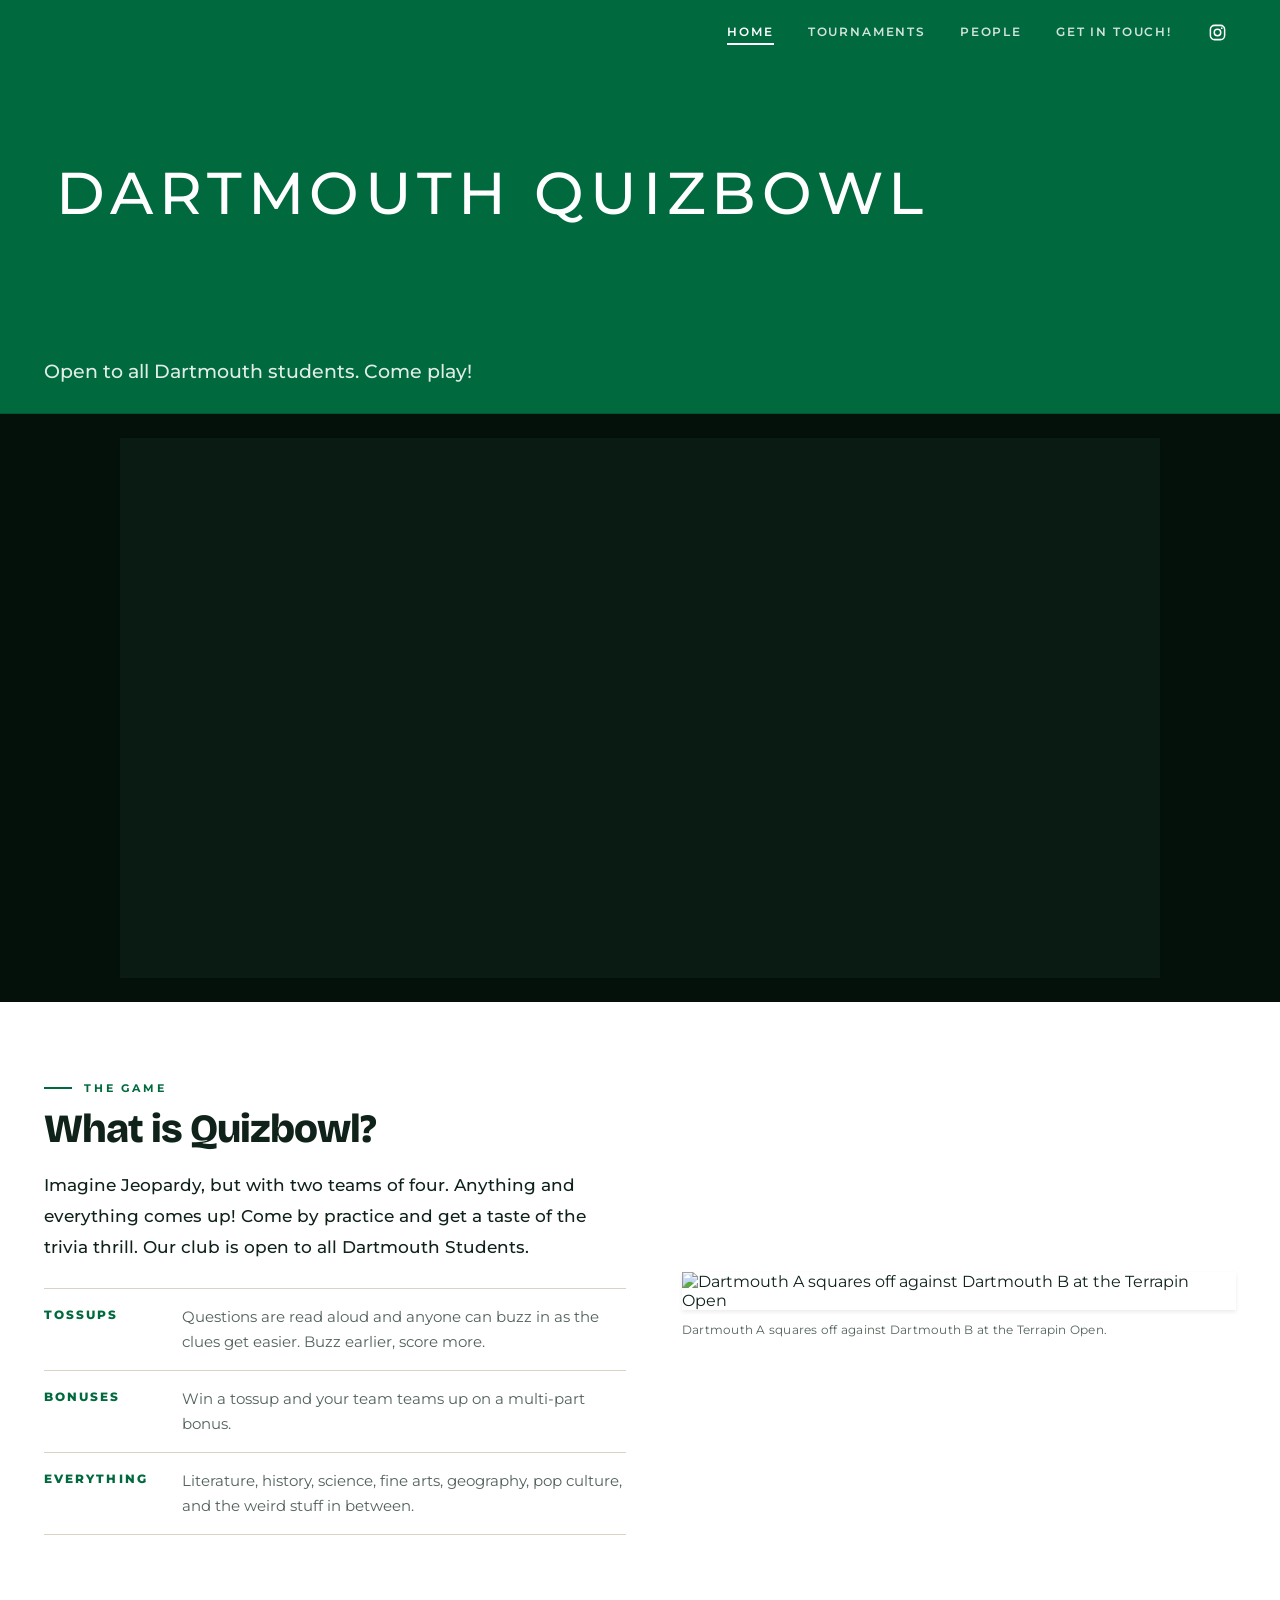
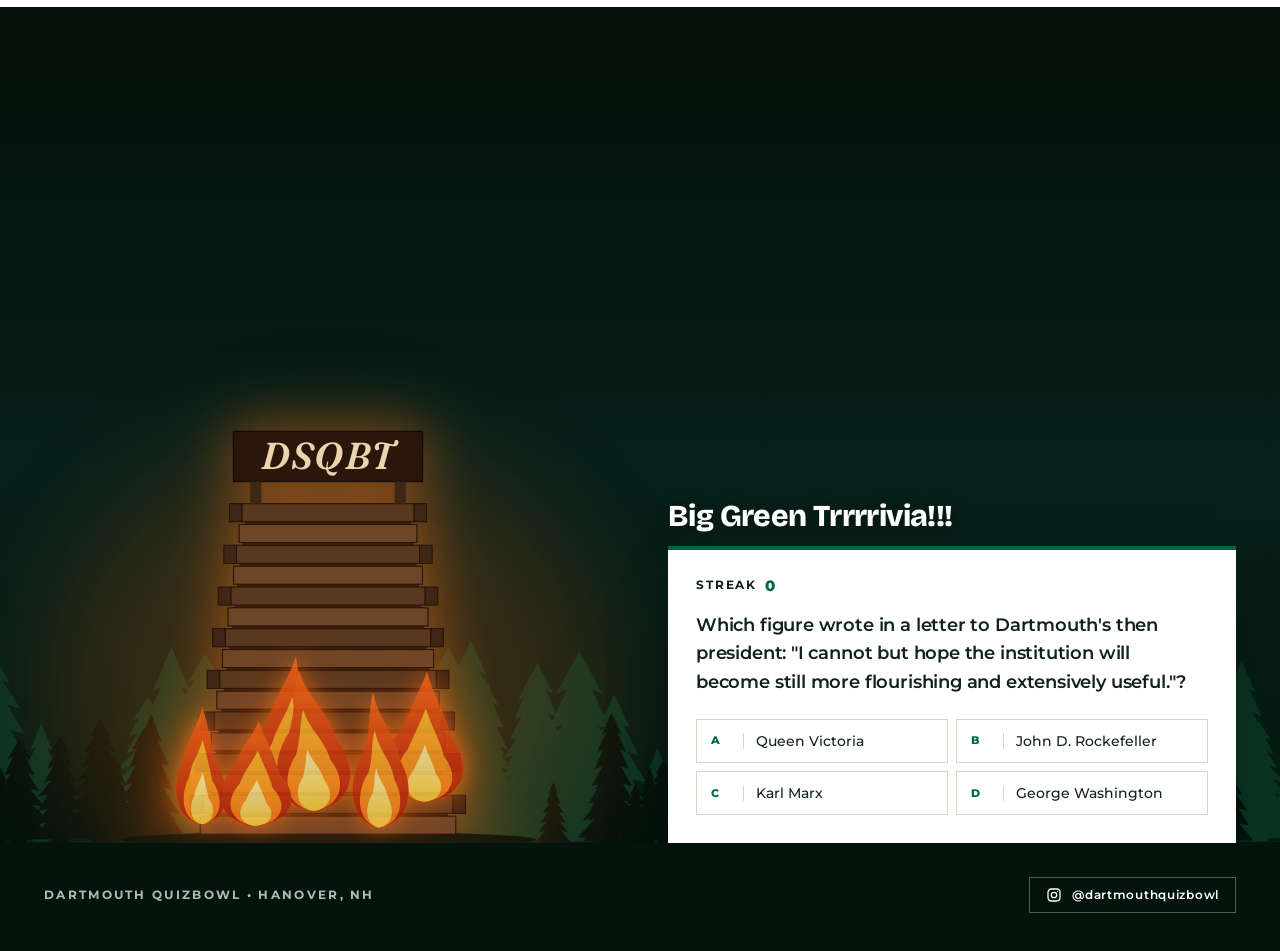
==== index.html @ 5a347fce "Home: move the game (trees, bonfire, trivia) to the bottom, replacing the photo collage Co-Authored-" ====
<!doctype html>
<html lang="en">
<head>
  <meta charset="utf-8" />
  <meta name="viewport" content="width=device-width, initial-scale=1" />
  <title>Dartmouth Quizbowl</title>
  <link rel="icon" href="https://aura.dartmouthquizbowl.org/logo.webp" type="image/webp" />
  <link rel="preconnect" href="https://fonts.googleapis.com" />
  <link rel="preconnect" href="https://fonts.gstatic.com" crossorigin />
  <link href="https://fonts.googleapis.com/css2?family=Fraunces:ital,opsz,wght@1,9..144,500;1,9..144,600&family=Bricolage+Grotesque:opsz,wght@12..96,600;12..96,700;12..96,800&family=Montserrat:wght@300;400;500;600;700;800&display=swap" rel="stylesheet" />
  <link rel="stylesheet" href="styles.css" />
  <script defer src="site.js"></script>
</head>
<body data-page="home">
  <div class="site-shell">
    <header class="topbar" id="topbar">
      <div class="wrap topbar-inner">
        <a class="brand" href="index.html" aria-label="Dartmouth Quizbowl home">
          <img class="brand-logo" src="https://aura.dartmouthquizbowl.org/logo.webp" alt="" />
          <span class="brand-text">Dartmouth <em>Quizbowl</em></span>
        </a>
        <p class="banner-sub">Open to all Dartmouth students. Come play!</p>
        <button class="nav-toggle" type="button" aria-label="Toggle menu" aria-expanded="false" aria-controls="siteNav"><span></span><span></span><span></span></button>
        <nav class="nav" id="siteNav">
          <a href="index.html" data-page="home">Home</a>
          <a href="tournaments.html" data-page="tournaments">Tournaments</a>
          <a href="people.html" data-page="people">People</a>
          <a href="contact.html" data-page="contact">Get in touch!</a>
          <a href="https://www.instagram.com/dartmouthquizbowl/" class="nav-ig" target="_blank" rel="noopener noreferrer" aria-label="Dartmouth Quizbowl on Instagram" title="Instagram"><svg viewBox="0 0 24 24" fill="none" stroke="currentColor" stroke-width="1.9" stroke-linecap="round" stroke-linejoin="round" aria-hidden="true"><rect x="3" y="3" width="18" height="18" rx="5.2"/><circle cx="12" cy="12" r="4.1"/><circle cx="17.4" cy="6.6" r="1.1" fill="currentColor" stroke="none"/></svg></a>
        </nav>
      </div>
    </header>
    <div class="banner-spacer" aria-hidden="true"></div>

    <main>

      <!-- PHOTOS: their own section, nothing overlaps it -->
      <section class="photo-band">
        <div class="wrap">
          <div class="photo-frame" id="photoPanel" aria-label="Photos from our tournaments"></div>
        </div>
      </section>

      <!-- WHAT IS QUIZBOWL -->
      <section class="about">
        <div class="wrap about-grid">
          <div class="about-text">
            <div class="kicker">The game</div>
            <h2>What is Quizbowl?</h2>
            <p class="about-lead" id="introText"></p>
            <ul class="facts">
              <li><strong>Tossups</strong><span>Questions are read aloud and anyone can buzz in as the clues get easier. Buzz earlier, score more.</span></li>
              <li><strong>Bonuses</strong><span>Win a tossup and your team teams up on a multi-part bonus.</span></li>
              <li><strong>Everything</strong><span>Literature, history, science, fine arts, geography, pop culture, and the weird stuff in between.</span></li>
            </ul>
          </div>
          <figure class="about-photo">
            <img src="https://aura.dartmouthquizbowl.org/IMG_3128.webp" alt="Dartmouth A squares off against Dartmouth B at the Terrapin Open" loading="lazy" />
            <figcaption>Dartmouth A squares off against Dartmouth B at the Terrapin Open.</figcaption>
          </figure>
        </div>
      </section>

      <!-- STAGE: title + bonfire (left), trivia (right) -->
      <section class="stage" id="stage">
        <div class="stage-bg" id="stageBg" aria-hidden="true"></div>
        <div class="pines" aria-hidden="true"><div class="pines-back"></div><div class="pines-front"></div></div>
        <div class="wrap stage-grid">
          <div class="stage-left">
            <div class="bonfire" id="bonfire" aria-hidden="true"></div>
          </div>
          <div class="stage-right">
            <div class="quiz-head">
              <div class="kicker"></div>
              <h2>Big Green Trrrrivia!!!</h2>
              <p></p>
            </div>
            <div id="quizContainer" class="quiz-container"></div>
          </div>
        </div>
      </section>

    </main>

    <footer class="footer">
      <div class="wrap footer-inner">
        <div class="small">Dartmouth Quizbowl &bull; Hanover, NH</div>
        <a class="footer-ig" href="https://www.instagram.com/dartmouthquizbowl/" target="_blank" rel="noopener noreferrer"><svg viewBox="0 0 24 24" fill="none" stroke="currentColor" stroke-width="1.9" stroke-linecap="round" stroke-linejoin="round" aria-hidden="true"><rect x="3" y="3" width="18" height="18" rx="5.2"/><circle cx="12" cy="12" r="4.1"/><circle cx="17.4" cy="6.6" r="1.1" fill="currentColor" stroke="none"/></svg><span>@dartmouthquizbowl</span></a>
      </div>
    </footer>
  </div>
</body>
</html>
---- styles.css ----
/* ───────────────────────────────────────────────────────────────────────────
   Dartmouth Quizbowl — crisp, light, square. Dark pines at the bottom.
   ─────────────────────────────────────────────────────────────────────────── */
:root{
  --bg:#faf8f3;
  --white:#fff;
  --tint:#eaf1ec;
  --panel:#fff;
  --panel-2:#f1eee6;
  --ink:#10231a;
  --muted:#52625a;
  --accent:#00693e;
  --accent-bright:#12a363;
  --accent-deep:#064a2c;
  --night:#04140d;
  --mist:#a9c9b8;
  --line:#d9d3c4;
  --shadow:0 1px 2px rgba(16,35,26,.06), 0 8px 24px -12px rgba(16,35,26,.25);
  --shadow-lg:0 2px 4px rgba(0,0,0,.08), 0 24px 56px -20px rgba(0,0,0,.5);
  --max:1240px;
  --head-h:64px;
  --font:"Montserrat", ui-sans-serif, system-ui, -apple-system, "Segoe UI", sans-serif;
}
*{box-sizing:border-box;border-radius:0}
html{scroll-behavior:smooth}
html,body{margin:0;padding:0}
body{background:var(--bg);color:var(--ink);font-family:var(--font);-webkit-font-smoothing:antialiased}
a{color:inherit;text-decoration:none}
img{display:block;max-width:100%}
h1,h2,h3,p,figure,ul{margin:0}
.site-shell{min-height:100vh;display:flex;flex-direction:column}
main{flex:1}
.wrap{max-width:var(--max);margin:0 auto;padding:0 24px}
::selection{background:var(--accent);color:#fff}
:focus-visible{outline:2px solid var(--accent-bright);outline-offset:2px}

/* ── HEADER ─────────────────────────────────────────────────────────────── */
.topbar{position:sticky;top:0;z-index:50;background:var(--accent);border-bottom:1px solid rgba(0,0,0,.18)}
.topbar.is-scrolled{box-shadow:0 6px 20px -8px rgba(0,0,0,.45)}
.topbar-inner{display:flex;align-items:center;justify-content:space-between;gap:20px;height:var(--head-h)}
.brand{display:flex;align-items:center;gap:12px;color:#fff;flex-shrink:0}
.brand-logo{height:38px;width:auto;object-fit:contain}
.brand-text{font-weight:500;font-size:.88rem;letter-spacing:.2em;text-transform:uppercase;line-height:1;white-space:nowrap}
.brand-text em{font-style:normal;font-weight:inherit;opacity:1}

.nav{display:flex;align-items:center;gap:2px}
.nav a{
  position:relative;padding:10px 16px;color:rgba(255,255,255,.82);
  font-size:.72rem;font-weight:600;letter-spacing:.16em;text-transform:uppercase;transition:color .15s;
}
.nav a:not(.nav-ig)::after{
  content:"";position:absolute;left:16px;right:16px;bottom:4px;height:2px;background:#fff;
  transform:scaleX(0);transform-origin:left;transition:transform .2s ease;
}
.nav a:hover,.nav a.active{color:#fff}
.nav a:not(.nav-ig):hover::after,.nav a.active::after{transform:scaleX(1)}
.nav .nav-ig{display:grid;place-items:center;width:38px;height:38px;padding:0;margin-left:8px;color:#fff;transition:background .15s}
.nav .nav-ig svg{width:19px;height:19px}
.nav .nav-ig:hover{background:rgba(0,0,0,.25)}

.nav-toggle{display:none;width:42px;height:42px;border:1px solid rgba(255,255,255,.5);background:transparent;cursor:pointer;padding:0;position:relative}
.nav-toggle span{position:absolute;left:11px;right:11px;height:2px;background:#fff;transition:transform .2s,opacity .15s,top .2s}
.nav-toggle span:nth-child(1){top:14px}
.nav-toggle span:nth-child(2){top:20px}
.nav-toggle span:nth-child(3){top:26px}
.nav-toggle[aria-expanded="true"] span:nth-child(1){top:20px;transform:rotate(45deg)}
.nav-toggle[aria-expanded="true"] span:nth-child(2){opacity:0}
.nav-toggle[aria-expanded="true"] span:nth-child(3){top:20px;transform:rotate(-45deg)}

@media (max-width:860px){
  :root{--head-h:58px}
  .brand-logo{height:32px}
  .brand-text{font-size:.74rem;letter-spacing:.14em}
  .nav-toggle{display:block}
  .nav{
    position:absolute;top:100%;left:0;right:0;flex-direction:column;align-items:stretch;gap:2px;
    padding:8px 16px 16px;background:var(--accent-deep);display:none;
  }
  .nav.is-open{display:flex}
  .nav a{padding:14px}
  .nav a:not(.nav-ig)::after{display:none}
  .nav a.active{background:rgba(255,255,255,.1)}
  .nav .nav-ig{width:100%;height:46px;margin:6px 0 0}
}
@media (max-width:420px){.brand-text{font-size:.64rem;letter-spacing:.1em}}

/* ── SHARED ─────────────────────────────────────────────────────────────── */
.section{padding:48px 0 36px}
.section-head{margin-bottom:28px;max-width:64ch}
.section-head h2,.mini-head h2,.about h2{font-size:clamp(1.8rem,3.6vw,2.5rem);letter-spacing:-.03em;line-height:1.1;font-weight:800}
.section-head p{color:var(--muted);line-height:1.7;margin-top:12px}
.kicker{display:inline-flex;align-items:center;gap:12px;font-size:.68rem;letter-spacing:.26em;text-transform:uppercase;color:var(--accent);font-weight:700}
.kicker:empty{display:none}
.kicker::before{content:"";width:28px;height:2px;background:currentColor}
.card,.panel{background:var(--panel);border:1px solid var(--line);box-shadow:var(--shadow)}

/* ── STAGE (title + bonfire | trivia) ───────────────────────────────────── */
.stage{
  position:relative;overflow:hidden;isolation:isolate;color:#fff;
  height:max(640px, calc(100vh - var(--head-h)));height:max(640px, calc(100svh - var(--head-h)));
  display:flex;background:#0d3a25;
}
.stage-bg{position:absolute;inset:0;z-index:-4;overflow:hidden;background:linear-gradient(180deg,#041009 0%,#07201a 60%,#0a2a1c 100%)}
.stage::before{display:none}
.stage-bg-layer{position:absolute;inset:0;opacity:0;transition:opacity 1.4s ease}
.stage-bg-layer img{display:block;width:100%;height:100%;object-fit:contain;object-position:center}
.stage-bg-layer.is-active{opacity:1}
@keyframes bgFloat{0%{transform:translate3d(0,-1.6%,0) scale(1.03)}100%{transform:translate3d(0,1.6%,0) scale(1.07)}}
.stage::before{ /* local shade behind the title only; photos stay clear everywhere else */
  content:"";position:absolute;inset:0;z-index:-3;
  background:
    radial-gradient(620px 430px at 17% 30%, rgba(0,30,18,.52), transparent 72%),
    linear-gradient(180deg, rgba(0,0,0,.12) 0%, rgba(0,0,0,0) 22%, rgba(0,14,7,0) 64%, rgba(0,14,7,.5) 100%),
    rgba(0,50,30,.10);
}
.pines{position:absolute;left:0;right:0;bottom:-1px;height:230px;pointer-events:none;z-index:-1}
.pines-back,.pines-front{position:absolute;left:0;right:0;bottom:0;background-repeat:repeat-x;background-position:bottom center}
.pines-back{height:230px;background-image:url("trees-back.svg");background-size:2400px 100%;opacity:.9}
.pines-front{height:150px;background-image:url("trees-front.svg");background-size:1900px 100%;background-position:bottom 40%}

.stage-left{position:relative}
.stage-left > *:not(.bonfire){position:relative;z-index:1}
.fireflies{position:absolute;inset:0;z-index:-1;pointer-events:none;overflow:hidden}
.fly{
  position:absolute;width:3px;height:3px;background:#f6e58a;
  box-shadow:0 0 8px 2px rgba(246,229,138,.65);opacity:0;
  animation:flyDrift var(--d,14s) ease-in-out infinite alternate, flyBlink var(--b,4s) ease-in-out infinite;
  animation-delay:var(--dl,0s);
}
@keyframes flyDrift{from{transform:translate(0,0)}to{transform:translate(var(--dx,40px),var(--dy,-50px))}}
@keyframes flyBlink{0%,100%{opacity:0}45%,60%{opacity:.85}}

.stage-grid{
  position:relative;z-index:2;width:100%;
  display:grid;grid-template-columns:1fr 1fr;gap:56px;align-items:stretch;
  padding-top:52px;padding-bottom:0;
}
.stage-left{display:flex;flex-direction:column;align-items:flex-start;min-width:0}
.stage-left .kicker{color:#cfe6d9;text-shadow:0 1px 10px rgba(0,0,0,.4)}
.stage-left h1{
  font-size:clamp(2.6rem,6vw,5.4rem);line-height:.95;letter-spacing:-.045em;font-weight:800;
  margin-top:16px;color:#fff;max-width:7em;text-shadow:0 2px 28px rgba(0,0,0,.4);
}
.stage-left p{margin-top:16px;max-width:38ch;line-height:1.7;font-size:.96rem;color:rgba(255,255,255,.92);text-shadow:0 1px 12px rgba(0,0,0,.5)}
.stage-right{position:relative;min-width:0;display:flex;flex-direction:column;justify-content:flex-end}
.stage-right .quiz-head{position:relative;width:min(580px,100%);margin:0 0 12px auto}
.stage-right .quiz-container{position:relative;width:min(580px,100%);margin-left:auto}
.quiz-head{margin-bottom:16px;text-shadow:0 1px 14px rgba(0,0,0,.5)}
.quiz-head .kicker{color:#cfe6d9;margin-bottom:8px}
.quiz-head h2{font-size:clamp(1.4rem,2.4vw,1.9rem);font-weight:800;letter-spacing:-.025em}
.quiz-head p{margin-top:8px;font-size:.88rem;line-height:1.6;color:rgba(255,255,255,.88);max-width:46ch}
.quiz-head p:empty,.quiz-head .kicker:empty{display:none}

/* ── BONFIRE (the Homecoming tower) ─────────────────────────────────────── */
.bonfire{position:absolute;left:40px;bottom:-2px;width:min(500px, calc((max(640px, 100svh - var(--head-h)) - 255px) / 1.1));z-index:0;pointer-events:none;container-type:inline-size}
.bonfire svg{display:block;width:100%;height:auto;overflow:visible}
.flame{transform-box:fill-box;transform-origin:50% 100%;transform:scale(.15);opacity:0;transition:transform .5s ease-out,opacity .3s ease}
.flame.lit{transform:scale(1);opacity:1}
.flame:not(.lit){transition:transform .3s ease-in,opacity .25s ease-in}
.tongue{transform-box:fill-box;transform-origin:50% 100%;animation:lick var(--d,2s) ease-in-out infinite alternate;animation-delay:var(--dl,0s)}
@keyframes lick{0%{transform:scale(1,.95) skewX(-1.5deg)}33%{transform:scale(.97,1.05) skewX(1.2deg)}66%{transform:scale(1.02,.97) skewX(-.8deg)}100%{transform:scale(.98,1.06) skewX(1.5deg)}}
.glow,.interior{transition:opacity .5s ease .1s}
.bonfire.collapsed .interior{opacity:0}
.ember{opacity:0}
.ember.on{animation:ember var(--d,3s) linear infinite;animation-delay:var(--dl,0s)}
@keyframes ember{
  0%{opacity:0;transform:translate(0,0) scale(1)}
  8%{opacity:1}
  70%{opacity:.85}
  100%{opacity:0;transform:translate(var(--dx,0px),var(--dy,-260px)) scale(.4)}
}
.tier{transform-box:fill-box;transform-origin:50% 50%;transition:transform .9s cubic-bezier(.55,0,.9,.5) var(--dl,0s),opacity .6s ease 1s}
.bonfire.collapsed .flame{transform:scale(0)!important;opacity:0!important;transition:transform .35s ease-in,opacity .3s ease-in}
.bonfire.collapsed .glow{opacity:0!important}
.bonfire.collapsed .tier{transform:translate(var(--dx,0),var(--dy,0)) rotate(var(--rot,0deg))}
.bonfire.collapsed .ember.on{animation:none;opacity:0}
.bonfire.collapsed .bonfire.no-anim *{transition:none!important}
.bonfire.rebuild .tower{animation:rise .7s ease-out both}
@keyframes rise{from{opacity:0;transform:translateY(24px)}to{opacity:1;transform:none}}

/* ── QUIZ ───────────────────────────────────────────────────────────────── */
.quiz-container{position:relative}
.quiz-card{
  display:flex;flex-direction:column;min-height:var(--card-h,0px);
  background:#fff;color:var(--ink);box-shadow:var(--shadow-lg);
  padding:26px 28px 28px;border-top:4px solid var(--accent);
}
.quiz-meta{display:flex;align-items:center;margin-bottom:16px}
.streak{
  display:inline-flex;align-items:center;gap:8px;
  font-size:.72rem;font-weight:700;letter-spacing:.16em;text-transform:uppercase;color:var(--ink);
}
.streak .fl{display:inline-block;font-size:1.1rem;line-height:1;letter-spacing:0}
.streak .fl.pop{animation:flPop .6s cubic-bezier(.2,1.5,.4,1) both}
@keyframes flPop{0%{transform:scale(0) rotate(-25deg);opacity:0}55%{transform:scale(1.7) rotate(8deg);opacity:1}100%{transform:scale(1) rotate(0);opacity:1}}
.streak.cold .fl{display:none}
.streak b{font-weight:800;color:var(--accent);font-size:.95rem;letter-spacing:0}
.quiz-question{font-size:clamp(.98rem,1.6vw,1.12rem);line-height:1.6;font-weight:600;letter-spacing:-.01em;margin:0 0 22px}
.quiz-choices{display:grid;grid-template-columns:1fr 1fr;gap:8px;counter-reset:choice}
.quiz-choice{
  counter-increment:choice;display:flex;align-items:center;gap:12px;text-align:left;
  font:inherit;font-size:.85rem;font-weight:500;line-height:1.35;
  padding:12px 14px;border:1px solid var(--line);background:#fff;color:var(--ink);cursor:pointer;
  transition:background .12s,border-color .12s,color .12s;
}
.quiz-choice::before{
  content:counter(choice, upper-alpha);flex:none;width:22px;padding-right:10px;
  font-size:.7rem;font-weight:800;color:var(--accent);border-right:1px solid var(--line);
}
.quiz-choice:hover:not(:disabled){background:var(--accent);color:#fff;border-color:var(--accent)}
.quiz-choice:hover:not(:disabled)::before{color:#fff;border-color:rgba(255,255,255,.4)}
.quiz-choice--locked{cursor:default}
.quiz-choice--correct{background:var(--accent)!important;color:#fff!important;border-color:var(--accent)!important;font-weight:700}
.quiz-choice--correct::before{color:#fff!important;border-color:rgba(255,255,255,.4)!important;content:"✓"!important}
.quiz-choice--wrong{background:#fbeeeb!important;color:#8a2c1f!important;border-color:#d9877a!important}
.quiz-choice--wrong::before{color:#8a2c1f!important;border-color:rgba(138,44,31,.25)!important;content:"✕"!important}
@keyframes shake{25%{transform:translateX(-4px)}50%{transform:translateX(4px)}75%{transform:translateX(-2px)}}
.quiz-choice--reveal{background:rgba(0,105,62,.09)!important;border-color:var(--accent)!important;color:var(--accent-deep)!important;font-weight:700}
/* pops out above the card, to the right of the heading; the card never moves */
.quiz-next{
  position:absolute;right:0;bottom:calc(100% + 12px);z-index:3;
  padding:11px 18px;border:1px solid var(--accent);background:var(--accent);color:#fff;
  font:inherit;font-size:.66rem;font-weight:700;letter-spacing:.2em;text-transform:uppercase;cursor:pointer;
  box-shadow:0 8px 20px -8px rgba(0,0,0,.6);
  animation:popOut .32s cubic-bezier(.2,1.4,.4,1) both;
  transition:background .15s,color .15s;
}
.quiz-next:hover{background:var(--accent-deep);border-color:var(--accent-deep)}
.quiz-next--retry{background:#fff;color:var(--ink);border-color:#fff}
.quiz-next--retry:hover{background:var(--ink);border-color:var(--ink);color:#fff}
@keyframes popOut{from{opacity:0;transform:translateY(10px) scale(.9)}to{opacity:1;transform:none}}
.quiz-win-body{flex:1;display:flex;align-items:center;justify-content:center;text-align:center;padding:10px 0}
.quiz-win-body h3{font-size:1.5rem;font-weight:800;letter-spacing:-.03em}
.confetti-piece{will-change:transform,opacity}

/* ── ABOUT ──────────────────────────────────────────────────────────────── */
.about{background:var(--white);padding:72px 0}
.about-grid{display:grid;grid-template-columns:1.05fr 1fr;gap:56px;align-items:center}
.about h2{margin-top:12px}
.about-lead{margin-top:18px;color:var(--ink);font-size:1.08rem;line-height:1.8;max-width:56ch;font-weight:500}
.facts{list-style:none;padding:0;margin-top:26px;border-top:1px solid var(--line)}
.facts li{display:grid;grid-template-columns:120px 1fr;gap:18px;padding:16px 0;border-bottom:1px solid var(--line)}
.facts strong{font-size:.72rem;letter-spacing:.18em;text-transform:uppercase;color:var(--accent);font-weight:800;padding-top:3px}
.facts span{color:var(--muted);line-height:1.65;font-size:.93rem}
.about-photo{position:relative}
.about-photo img{width:100%;height:auto;box-shadow:var(--shadow-lg)}
.about-photo::before{content:"";position:absolute;left:-14px;top:-14px;right:14px;bottom:14px;border:2px solid var(--accent);z-index:-1}
.about-photo figcaption{margin-top:12px;font-size:.78rem;color:var(--muted);letter-spacing:.02em}

/* ── PHOTOS ─────────────────────────────────────────────────────────────── */
.collage-section{padding:64px 0 24px;background:var(--tint)}
.mini-head{margin-bottom:26px}
.mini-head h2{margin-top:12px}
.masonry-collage{position:relative;margin-bottom:150px}
.masonry-item{margin:0;overflow:hidden;background:var(--panel-2);box-shadow:var(--shadow)}
.masonry-item img{width:100%;height:auto;display:block;object-fit:cover;transition:transform .5s ease}
.masonry-item:hover img{transform:scale(1.04)}

/* ── TOURNAMENTS ────────────────────────────────────────────────────────── */
.tournament{padding:26px 26px 22px;margin-bottom:18px;position:relative;overflow:hidden}
.tournament::before{content:"";position:absolute;left:0;top:0;bottom:0;width:4px;background:var(--accent)}
.tournament h3{font-size:clamp(1.1rem,2.2vw,1.45rem);letter-spacing:-.02em;font-weight:800;margin-bottom:8px;padding-left:6px}
.tournament p.desc{color:var(--muted);line-height:1.7;margin-bottom:18px;max-width:72ch;padding-left:6px;font-size:.93rem}
.carousel{display:grid;grid-template-columns:auto 1fr auto;gap:12px;align-items:center}
.carousel button{width:42px;height:42px;border:1px solid var(--line);background:#fff;color:var(--ink);cursor:pointer;font-size:22px;line-height:1;transition:background .15s,color .15s,border-color .15s}
.carousel button:hover{background:var(--accent);color:#fff;border-color:var(--accent)}
.carousel-track{
  --tournament-photo-height:clamp(260px,45vw,520px);
  display:flex;gap:10px;align-items:flex-start;overflow:auto;scroll-snap-type:x mandatory;padding-bottom:8px;
  scrollbar-width:thin;scrollbar-color:var(--accent) var(--panel-2);
}
.slide{flex:0 0 auto;width:min(calc((var(--tournament-photo-height)*16)/9),100%);max-width:100%;background:var(--bg);scroll-snap-align:center}
.slide:first-child{scroll-snap-align:start}
.slide:last-child{scroll-snap-align:end}
.slide--loaded{width:min(calc(var(--tournament-photo-height)*var(--slide-ratio-number)),100%)}
.slide-inner{padding:0}
.slide-frame{width:100%;aspect-ratio:var(--slide-ratio,16/9);display:flex;align-items:center;justify-content:center;overflow:hidden;background:var(--panel-2)}
.slide-frame img{width:100%;height:100%;object-fit:contain}
.caption{font-size:.82rem;color:var(--muted);padding:8px 2px 10px}

/* ── PEOPLE ─────────────────────────────────────────────────────────────── */
.people-group{margin-bottom:20px}
.divider{display:flex;align-items:center;gap:16px;margin:40px 0 22px}
.divider:before,.divider:after{content:"";height:1px;background:var(--line);flex:1}
.divider span{font-family:"Fraunces",Georgia,serif;font-style:italic;font-size:1.6rem;font-weight:600;color:var(--accent);letter-spacing:0;text-transform:none}
.alumni-key{display:inline-flex;align-items:center;gap:1px;cursor:default!important}
.alumni-key-letter{appearance:none;border:0;background:transparent;color:inherit;font:inherit;letter-spacing:inherit;padding:2px 1px;text-transform:inherit;transition:transform .16s ease;user-select:none;-webkit-user-drag:none}
.alumni-key,.alumni-key *,.alumni-key-letter,.alumni-key-letter:hover,.alumni-key-letter:active,.alumni-key-letter:focus,.alumni-key-letter:focus-visible,.alumni-key-letter.selected{cursor:default!important}
.alumni-key-letter:hover,.alumni-key-letter:focus-visible{outline:0}
.alumni-key-letter.selected{outline:0;transform:translateY(-1px)}
.alumni-key--shuffling .alumni-key-letter{animation:alumniKeyShuffle .26s cubic-bezier(.2,.8,.2,1)}
@keyframes alumniKeyShuffle{0%{transform:translateY(0)}45%{transform:translateY(-3px)}100%{transform:translateY(0)}}
.people-grid{display:grid;grid-template-columns:repeat(4,minmax(0,1fr));gap:18px}
@media (max-width:1000px){.people-grid{grid-template-columns:repeat(2,minmax(0,1fr))}}
@media (max-width:600px){.people-grid{grid-template-columns:1fr}}
.person{overflow:hidden;transition:transform .2s ease,box-shadow .2s ease}
.person:hover{transform:translateY(-3px);box-shadow:var(--shadow-lg)}
.person .photo{aspect-ratio:4/5;background:var(--panel-2);overflow:hidden}
.person .photo img{width:100%;height:100%;object-fit:cover;object-position:center 20%}
.person .body{padding:16px 16px 20px;border-top:3px solid var(--accent)}
.person .name{font-size:1.02rem;font-weight:800;letter-spacing:-.015em}
.person .title{margin-top:6px;color:var(--accent);text-transform:uppercase;font-size:.64rem;font-weight:700;letter-spacing:.16em;line-height:1.5}
.person .bio{margin-top:10px;color:var(--muted);line-height:1.65;font-size:.88rem}
.person--secret{transform-origin:center top;animation:secretPersonIn .62s cubic-bezier(.18,.9,.22,1) both}
@keyframes secretPersonIn{0%{opacity:0;transform:translateY(18px) scale(.96)}60%{opacity:1;transform:translateY(-3px) scale(1.015)}100%{opacity:1;transform:translateY(0) scale(1)}}

/* ── CONTACT ────────────────────────────────────────────────────────────── */
.contact-layout{display:grid;grid-template-columns:1fr .9fr;gap:16px}
.form{padding:18px}
.field{display:grid;gap:8px;margin-bottom:14px}
.field label{font-size:.72rem;text-transform:uppercase;letter-spacing:.16em;color:var(--accent)}
.field input,.field textarea{width:100%;padding:12px;border:1px solid var(--line);background:var(--panel-2);color:var(--ink);outline:none}
.field textarea{min-height:150px;resize:vertical}
.form button{border:0;background:var(--accent);color:#fff;padding:12px 20px;text-transform:uppercase;letter-spacing:.16em;cursor:pointer}
.contacts{padding:26px;max-width:760px}
.contacts h3{font-size:1.15rem;letter-spacing:-.02em;font-weight:800}
.contact-list{display:grid;gap:8px;margin-top:18px}
.contact-item{padding:14px 16px;border:1px solid var(--line);background:#fff;border-left:4px solid var(--accent);transition:background .15s}
.contact-item:hover{background:var(--tint)}
.contact-item .label{font-size:.64rem;line-height:1.1;text-transform:uppercase;letter-spacing:.2em;color:var(--accent);font-weight:700}
.contact-item .value{margin-top:6px;font-weight:600;font-size:clamp(.85rem,3.2vw,.95rem);line-height:1.35;overflow-wrap:anywhere;word-break:break-word}
.contact-item .value a{border-bottom:1px solid rgba(0,105,62,.4);transition:color .15s,border-color .15s}
.contact-item .value a:hover{color:var(--accent);border-color:var(--accent)}

/* ── FOOTER (pines rising out of it) ────────────────────────────────────── */
.footer{position:relative;margin-top:110px;padding:34px 0 38px;background:var(--night);color:rgba(255,255,255,.7)}
.footer::before{content:"";position:absolute;left:0;right:0;bottom:100%;height:110px;pointer-events:none;background:url("trees-front.svg") repeat-x bottom center / 1900px 100%}
body[data-page="home"] .footer{margin-top:0}
.footer-inner{display:flex;align-items:center;justify-content:space-between;gap:16px;flex-wrap:wrap}
.footer .small{color:inherit;font-size:.72rem;font-weight:700;letter-spacing:.2em;text-transform:uppercase}
.footer-ig{display:inline-flex;align-items:center;gap:10px;padding:9px 16px;border:1px solid rgba(255,255,255,.3);color:#fff;font-size:.74rem;font-weight:600;letter-spacing:.06em;transition:background .15s,color .15s,border-color .15s}
.footer-ig svg{width:16px;height:16px}
.footer-ig:hover{background:#fff;color:var(--night);border-color:#fff}
.small{font-size:.9rem;color:var(--muted)}

/* ── RESPONSIVE ─────────────────────────────────────────────────────────── */
@media (max-width:980px){
  .stage{height:auto;min-height:max(640px, calc(100svh - var(--head-h)))}
  .stage-left{position:static}
  .stage-grid{grid-template-columns:1fr;grid-template-rows:auto 1fr;gap:8px;padding-top:36px}
  .stage-left h1{max-width:none}
  .bonfire{position:absolute;left:calc(min(520px,92vw) * -.16)!important;right:auto;bottom:-2px;width:min(520px,92vw);margin:0;z-index:0}
  .stage-right{padding-bottom:0;position:relative;z-index:1}
  .stage-right .quiz-head,.stage-right .quiz-container{width:min(440px,100%)}
  .stage-right .quiz-head{margin:0 0 12px auto}
  .about-grid{grid-template-columns:1fr;gap:44px}
  .about-photo::before{left:-8px;top:-8px;right:8px;bottom:8px}
  .carousel{grid-template-columns:1fr}
  .carousel button{display:none}
  .slide{min-width:0}
  .contact-layout{grid-template-columns:1fr}
}
@media (max-width:640px){
  .quiz-choices{grid-template-columns:1fr}
  .quiz-card{padding:22px 18px 20px}
  .wrap{padding:0 18px}
  .facts li{grid-template-columns:1fr;gap:4px}
  .tournament{padding:20px 16px 16px}
  .about{padding:52px 0}
  .pines,.pines-back{height:160px}
  .pines-front{height:100px}
  .footer::before{height:70px}
}
@media (prefers-reduced-motion:reduce){
  *,*::before,*::after{animation:none!important;scroll-behavior:auto!important}
}


/* glittering embers rising from the bottom edge of the first section, across the whole width */
.embers{position:absolute;inset:0;z-index:2;pointer-events:none;overflow:hidden}
.ember2{position:absolute;bottom:-8px;border-radius:50%;opacity:0;box-shadow:0 0 7px 1px currentColor;will-change:transform,opacity}
.ember2.off{display:none}

.flames{filter:drop-shadow(0 0 7px rgba(255,120,20,.75)) drop-shadow(0 0 18px rgba(255,90,10,.45))}
.halo{transition:opacity .6s ease}
.bonfire.collapsed .halo{opacity:0!important}
.sparks{position:absolute;inset:0;pointer-events:none;overflow:visible}
.spark{position:absolute;border-radius:50%;opacity:0;box-shadow:0 0 5px 1px #fff3c4,0 0 12px 4px currentColor,0 0 26px 8px currentColor;will-change:transform,opacity}
.spark.off,.bonfire.collapsed .spark{display:none}

.bonfire{filter:drop-shadow(0 0 28px rgba(255,120,30,.55))}

.stage .bonfire .flames{opacity:.82}

/* ── TITLES: Bricolage Grotesque, bold (banner/nav stay Montserrat; Fraunces italic only for Alumni + sign) ── */
h1,h2,h3,.person .name{font-family:"Bricolage Grotesque","Montserrat",sans-serif;font-weight:800;font-variation-settings:normal}
.stage-left h1{font-weight:800;letter-spacing:-.035em;line-height:.95;max-width:7.5em}
.section-head h2,.mini-head h2,.about h2{font-weight:800;letter-spacing:-.025em}
.quiz-head h2{font-weight:800;letter-spacing:-.02em}
.quiz-win-body h3,.tournament h3,.contacts h3{font-weight:700;letter-spacing:-.015em}
.person .name{font-weight:700;letter-spacing:-.01em;font-size:1.08rem}

/* ── HOME: big banner that shrinks into the normal one as you scroll ── */
body[data-page="home"]{--banner-big:clamp(300px,46vh,440px);--wp:24px}
body[data-page="home"] .banner-spacer{height:var(--banner-big)}
body[data-page="home"] .topbar{position:fixed;left:0;right:0;top:0;height:var(--bh,var(--banner-big))}
body[data-page="home"] .topbar-inner{height:100%;position:relative;align-items:flex-start}
body[data-page="home"] .nav{margin-left:auto;height:var(--head-h)}
body[data-page="home"] .nav-toggle{margin:calc((var(--head-h) - 42px) / 2) 0 0 auto}
body[data-page="home"] .brand{position:absolute;left:var(--wp);top:0;height:var(--head-h);
  transform:translateY(calc((1 - var(--p,0)) * (var(--banner-big) - var(--head-h)) * .46))}
body[data-page="home"] .brand-logo{height:calc(38px + (1 - var(--p,0)) * 30px)}
body[data-page="home"] .brand-text{font-size:calc(.88rem + (1 - var(--p,0)) * (clamp(1.45rem,4.6vw,4.1rem) - .88rem));letter-spacing:calc(.1em + var(--p,0) * .1em)}
body[data-page="home"] .banner-sub{position:absolute;left:var(--wp);bottom:30px;margin:0;font-size:clamp(.95rem,1.6vw,1.2rem);font-weight:500;color:rgba(255,255,255,.88);opacity:var(--sub,1)}
.banner-sub{display:none}
body[data-page="home"] .banner-sub{display:block}
@media (max-width:860px){
  body[data-page="home"] .nav{top:var(--head-h)}
}
@media (max-width:640px){body[data-page="home"]{--wp:18px}}
@media (max-width:640px){
  body[data-page="home"] .brand-logo{height:calc(32px + (1 - var(--p,0)) * 6px)}
  body[data-page="home"] .brand-text{white-space:normal;line-height:1.08;max-width:calc(100vw - 2 * var(--wp) - 64px - 54px);font-size:calc(.74rem + (1 - var(--p,0)) * (clamp(1.2rem,6.4vw,1.7rem) - .74rem))}
}

/* ── PHOTO BAND: its own section above the trivia stage ── */
.photo-band{background:#04100a;padding:24px 0}
.photo-frame{position:relative;margin:0 auto;width:min(100%,1040px);aspect-ratio:16/9;max-height:60vh;background:#0a1b13;overflow:hidden}
@media (orientation:portrait){.photo-frame{aspect-ratio:3/4;max-height:68vh;width:min(100%,560px)}}

/* home: the game sits at the very bottom, its own pines run straight into the footer */
body[data-page="home"] .footer::before{display:none}
body[data-page="home"] .stage-bg{background:linear-gradient(180deg,#041009 0%,#07201a 55%,#061a10 100%)}
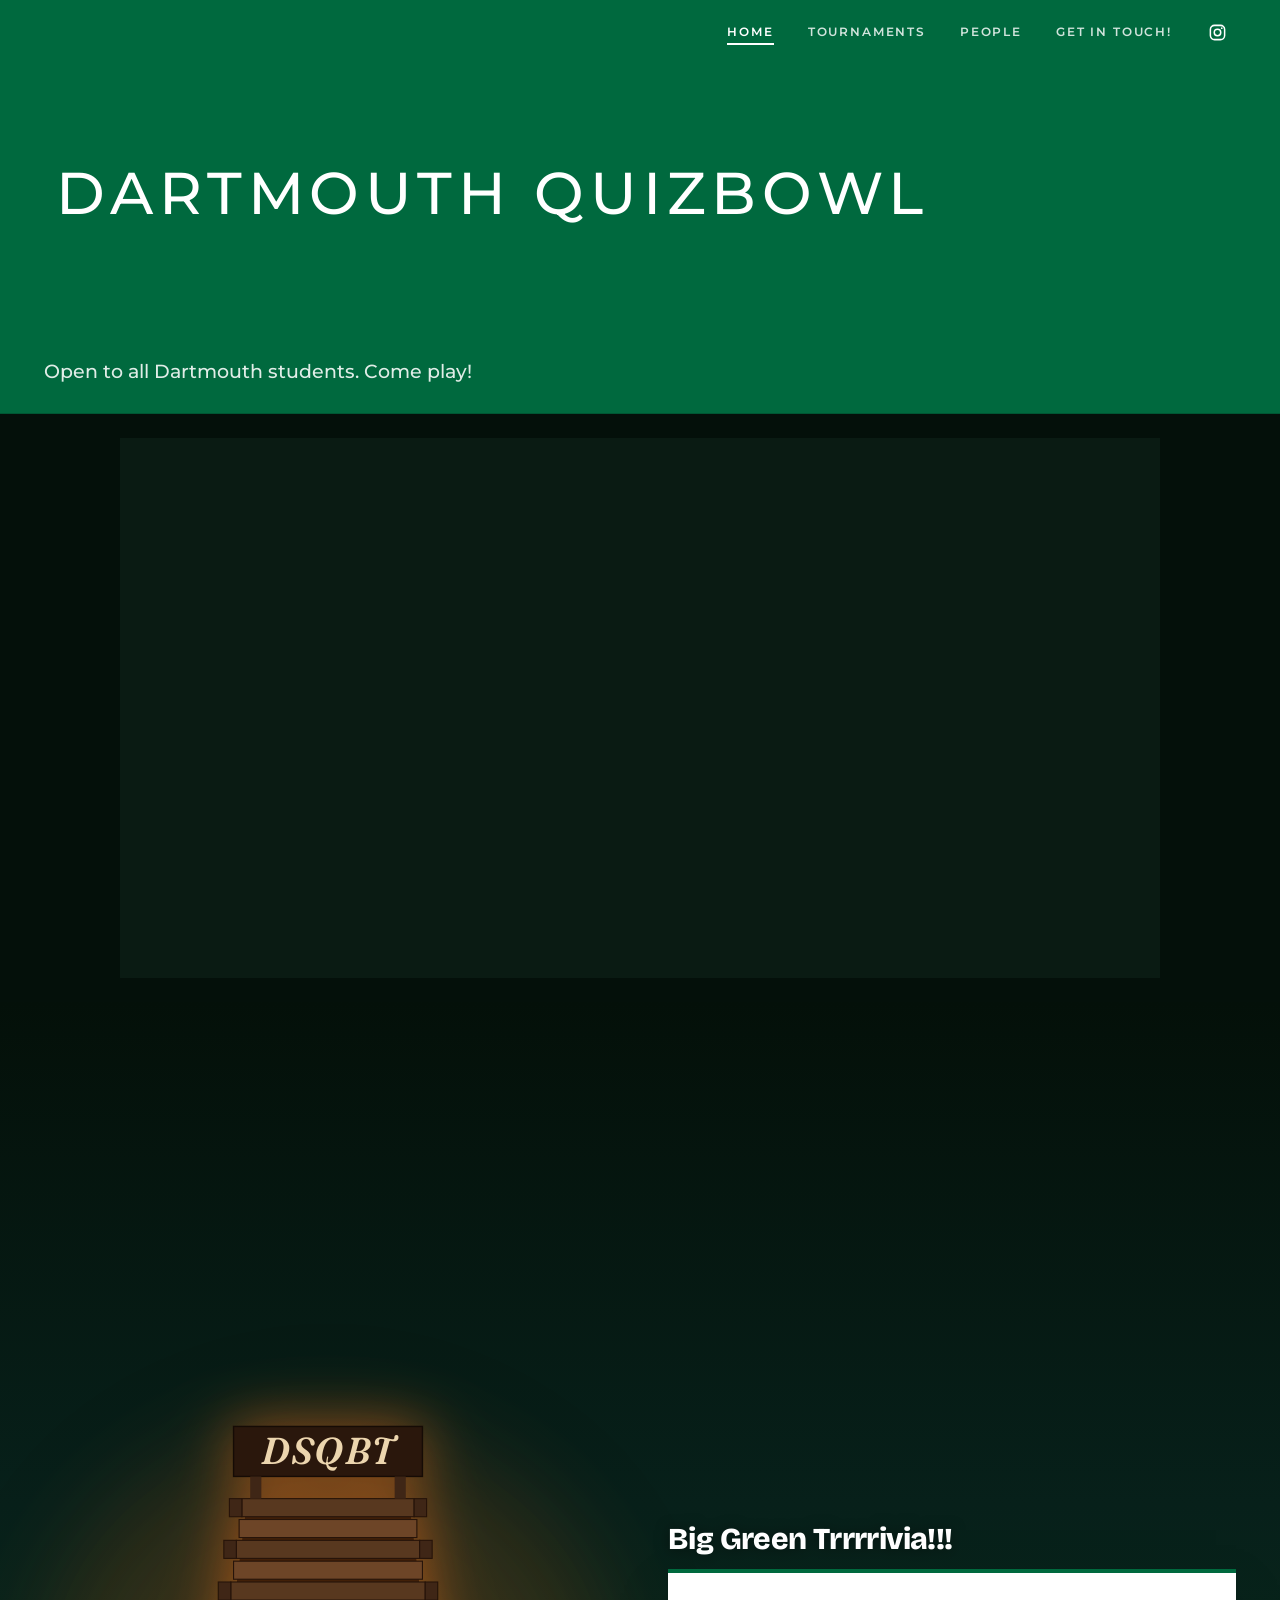
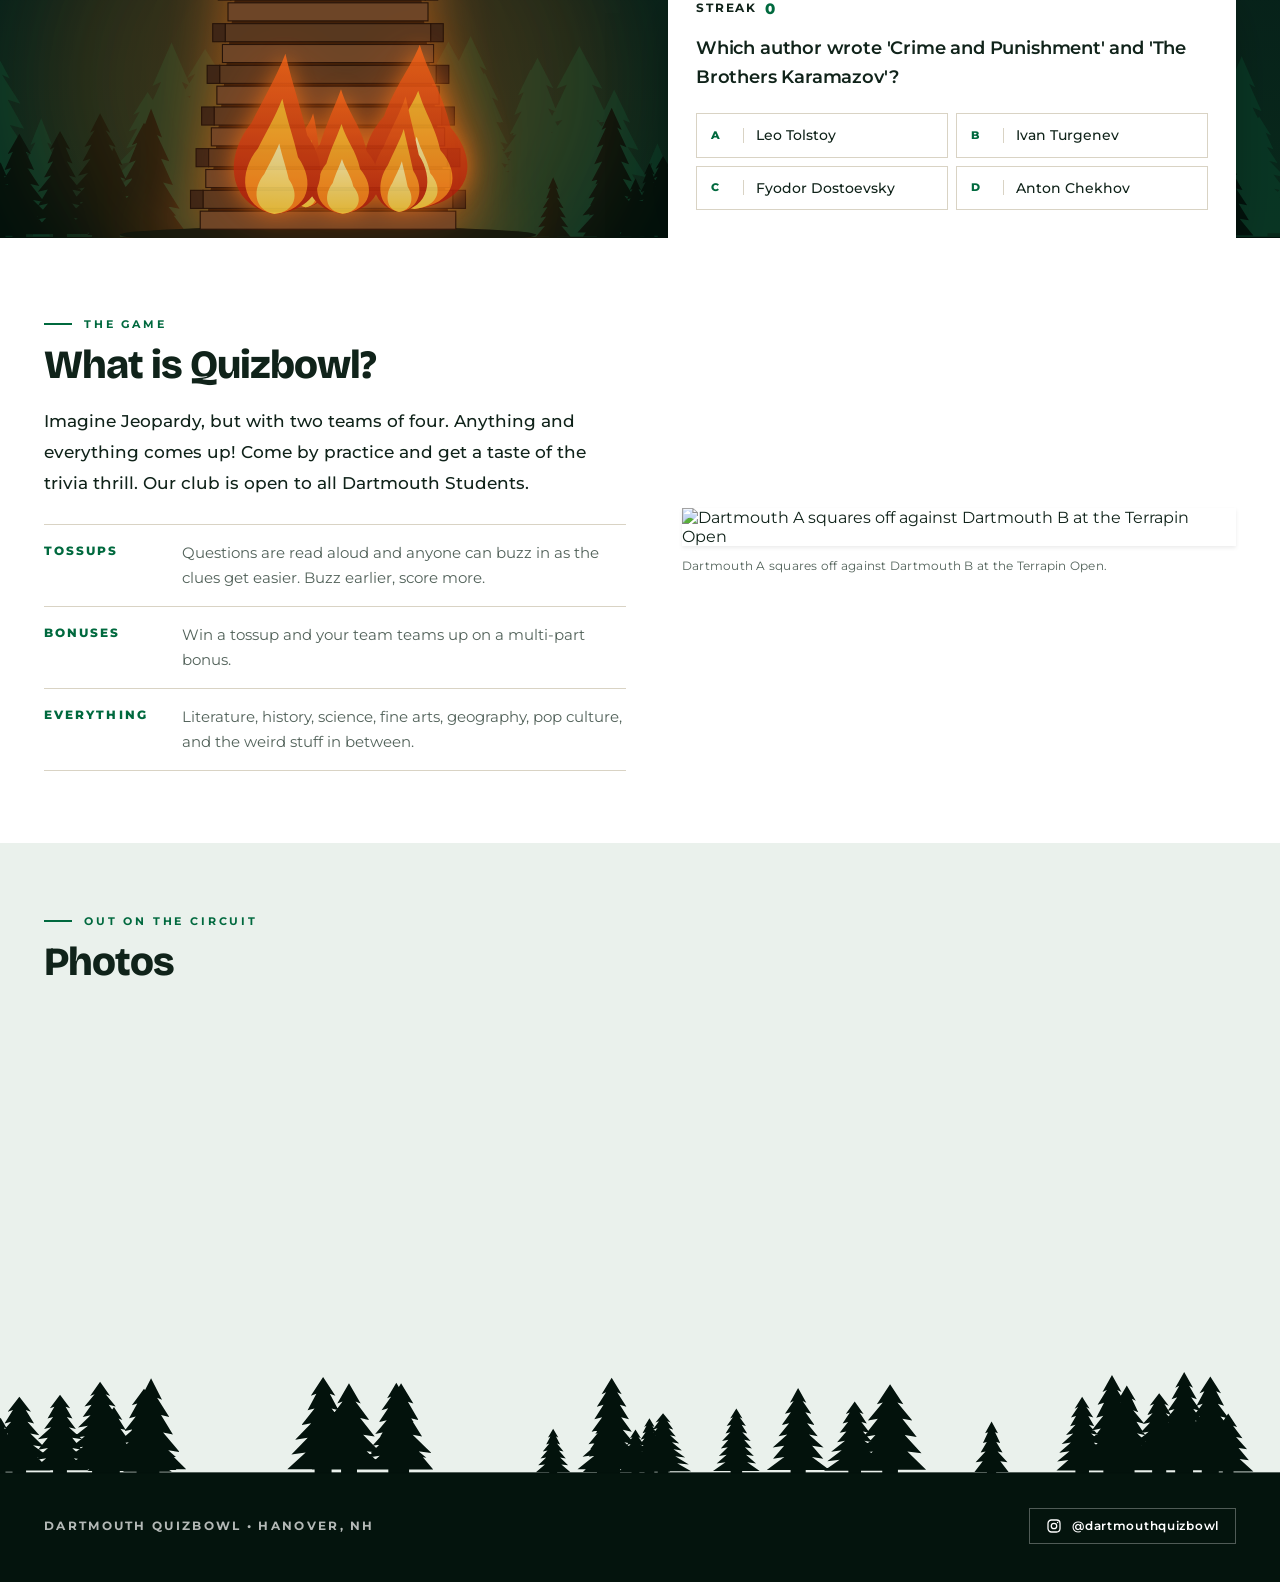
==== commit d36fca49: "Revert "Home: move the game (trees, bonfire, trivia) to the bottom, replacing the photo collage" Thi" ====
--- a/index.html
+++ b/index.html
@@ -41,6 +41,25 @@
         </div>
       </section>
 
+      <!-- STAGE: title + bonfire (left), trivia (right) -->
+      <section class="stage" id="stage">
+        <div class="stage-bg" id="stageBg" aria-hidden="true"></div>
+        <div class="pines" aria-hidden="true"><div class="pines-back"></div><div class="pines-front"></div></div>
+        <div class="wrap stage-grid">
+          <div class="stage-left">
+            <div class="bonfire" id="bonfire" aria-hidden="true"></div>
+          </div>
+          <div class="stage-right">
+            <div class="quiz-head">
+              <div class="kicker"></div>
+              <h2>Big Green Trrrrivia!!!</h2>
+              <p></p>
+            </div>
+            <div id="quizContainer" class="quiz-container"></div>
+          </div>
+        </div>
+      </section>
+
       <!-- WHAT IS QUIZBOWL -->
       <section class="about">
         <div class="wrap about-grid">
@@ -61,22 +80,14 @@
         </div>
       </section>
 
-      <!-- STAGE: title + bonfire (left), trivia (right) -->
-      <section class="stage" id="stage">
-        <div class="stage-bg" id="stageBg" aria-hidden="true"></div>
-        <div class="pines" aria-hidden="true"><div class="pines-back"></div><div class="pines-front"></div></div>
-        <div class="wrap stage-grid">
-          <div class="stage-left">
-            <div class="bonfire" id="bonfire" aria-hidden="true"></div>
+      <!-- PHOTOS -->
+      <section class="collage-section">
+        <div class="wrap">
+          <div class="mini-head">
+            <div class="kicker">Out on the circuit</div>
+            <h2>Photos</h2>
           </div>
-          <div class="stage-right">
-            <div class="quiz-head">
-              <div class="kicker"></div>
-              <h2>Big Green Trrrrivia!!!</h2>
-              <p></p>
-            </div>
-            <div id="quizContainer" class="quiz-container"></div>
-          </div>
+          <div class="masonry-collage" id="collage"></div>
         </div>
       </section>
 
--- a/styles.css
+++ b/styles.css
@@ -417,7 +417,3 @@
 .photo-band{background:#04100a;padding:24px 0}
 .photo-frame{position:relative;margin:0 auto;width:min(100%,1040px);aspect-ratio:16/9;max-height:60vh;background:#0a1b13;overflow:hidden}
 @media (orientation:portrait){.photo-frame{aspect-ratio:3/4;max-height:68vh;width:min(100%,560px)}}
-
-/* home: the game sits at the very bottom, its own pines run straight into the footer */
-body[data-page="home"] .footer::before{display:none}
-body[data-page="home"] .stage-bg{background:linear-gradient(180deg,#041009 0%,#07201a 55%,#061a10 100%)}
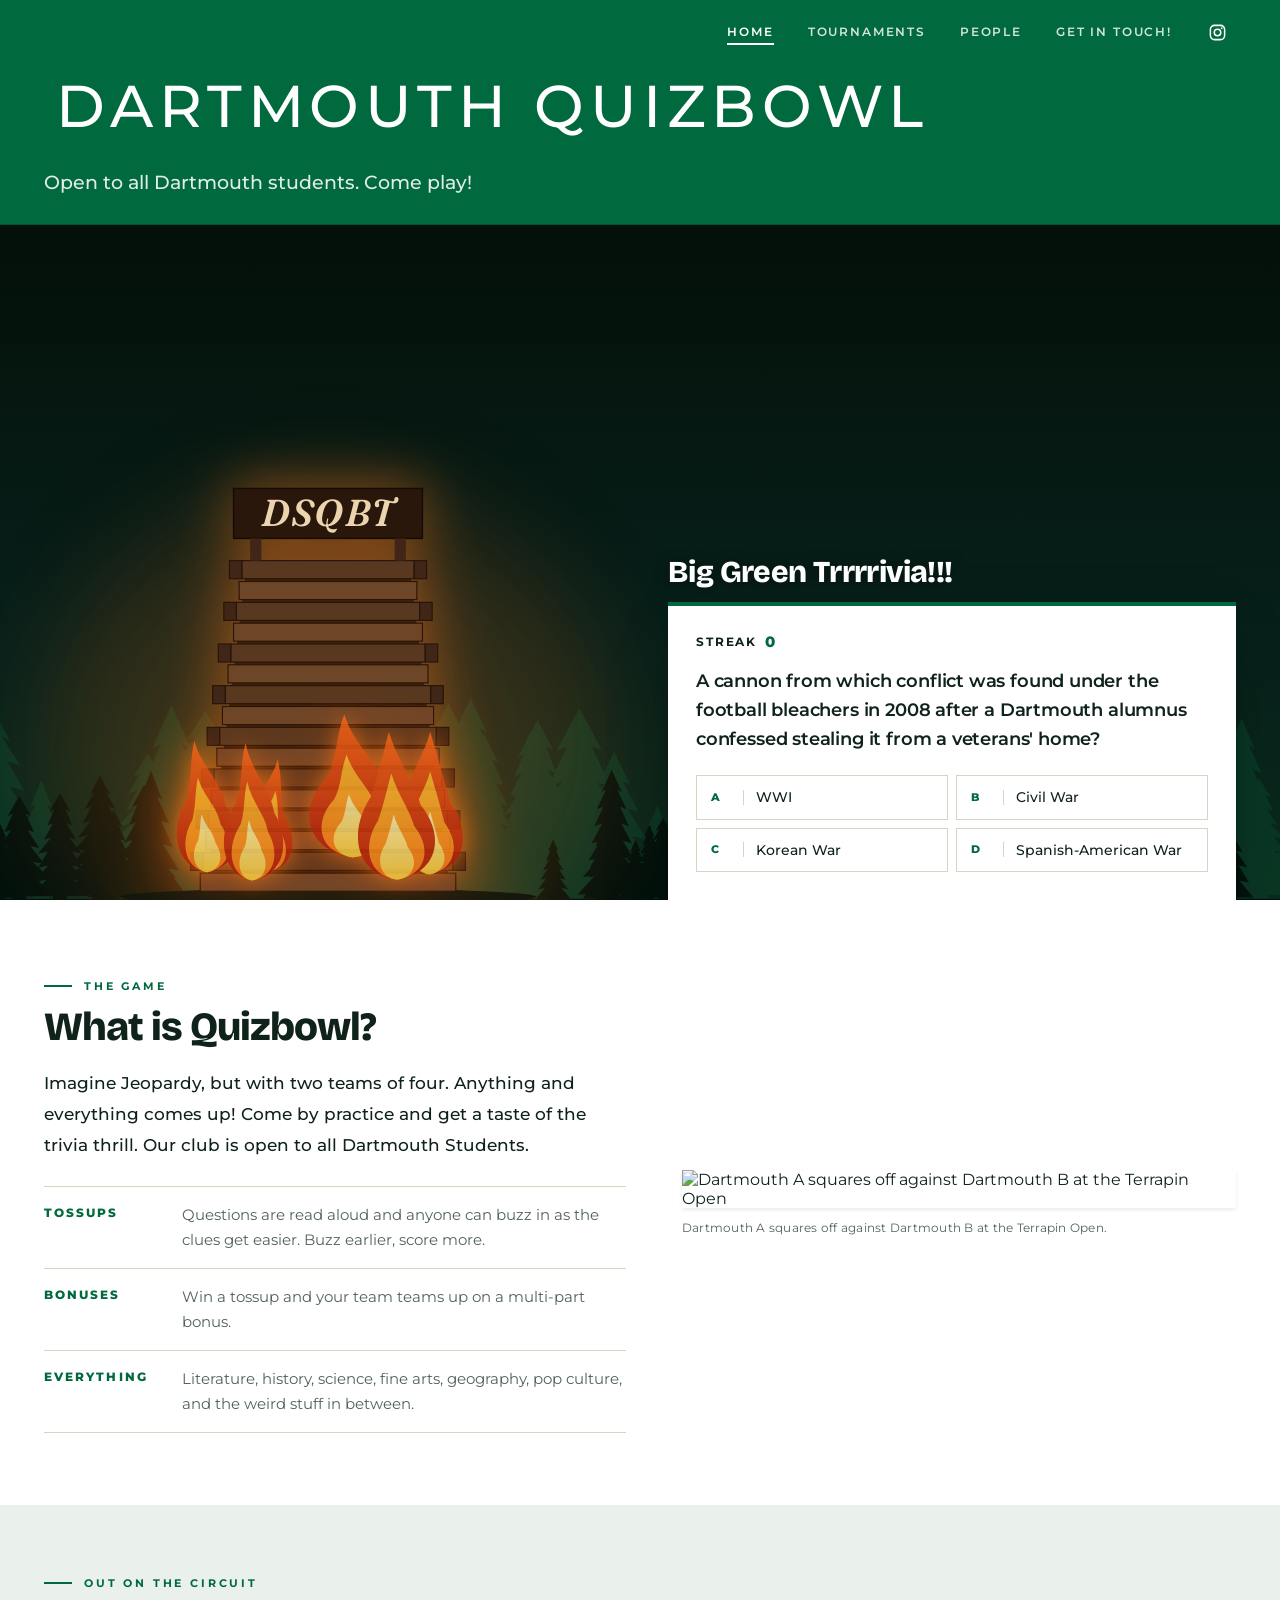
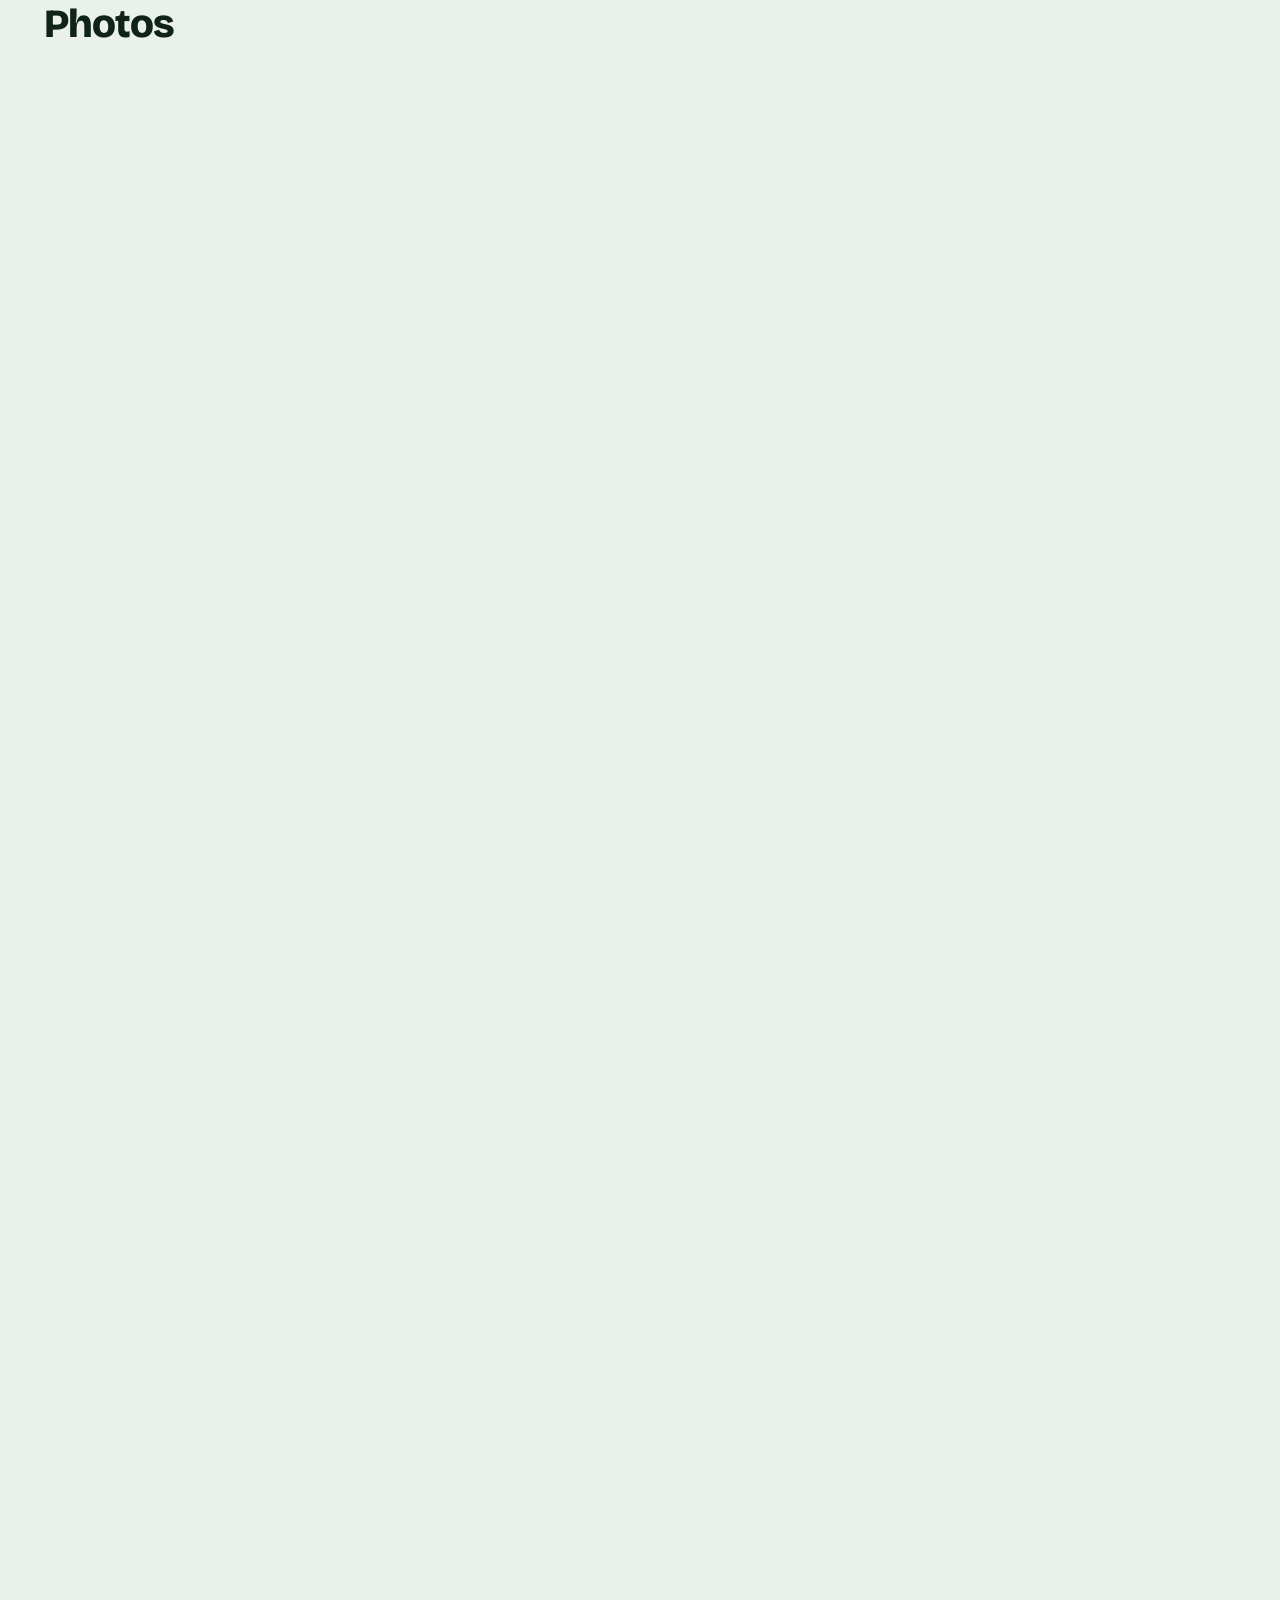
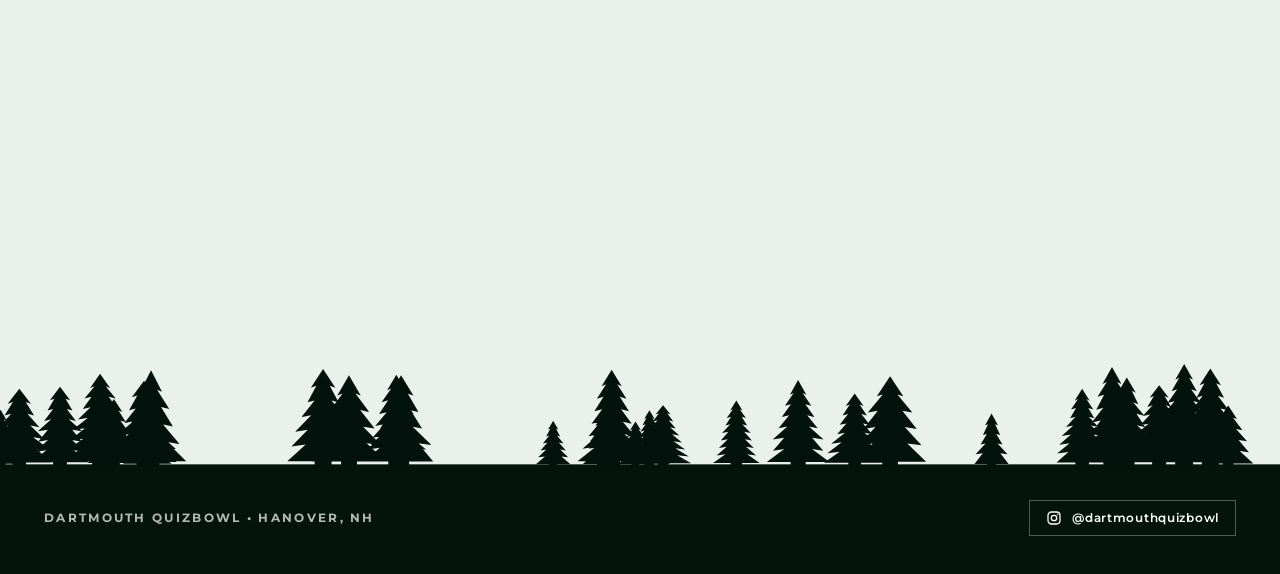
==== commit bc42c0fc: "Photos float up like big embers, hover above the game, then drift away; first screen fits the banner" ====
--- a/index.html
+++ b/index.html
@@ -34,16 +34,10 @@
 
     <main>
 
-      <!-- PHOTOS: their own section, nothing overlaps it -->
-      <section class="photo-band">
-        <div class="wrap">
-          <div class="photo-frame" id="photoPanel" aria-label="Photos from our tournaments"></div>
-        </div>
-      </section>
-
       <!-- STAGE: title + bonfire (left), trivia (right) -->
       <section class="stage" id="stage">
         <div class="stage-bg" id="stageBg" aria-hidden="true"></div>
+        <div class="float-photos" id="photoPanel" aria-hidden="true"></div>
         <div class="pines" aria-hidden="true"><div class="pines-back"></div><div class="pines-front"></div></div>
         <div class="wrap stage-grid">
           <div class="stage-left">
--- a/styles.css
+++ b/styles.css
@@ -417,3 +417,13 @@
 .photo-band{background:#04100a;padding:24px 0}
 .photo-frame{position:relative;margin:0 auto;width:min(100%,1040px);aspect-ratio:16/9;max-height:60vh;background:#0a1b13;overflow:hidden}
 @media (orientation:portrait){.photo-frame{aspect-ratio:3/4;max-height:68vh;width:min(100%,560px)}}
+
+/* ── floating photos ── */
+.float-photos{position:absolute;inset:0;z-index:1;pointer-events:none;overflow:hidden}
+.fp{position:absolute;left:50%;margin:0;transform:translate(-50%,-50%) scale(.1);opacity:0;will-change:transform,opacity;
+  padding:6px;background:rgba(255,255,255,.96);box-shadow:0 18px 50px rgba(0,0,0,.5)}
+.fp img{display:block;max-width:100%;width:auto;height:auto;object-fit:contain}
+/* the first screen: banner + game fit on one screen */
+body[data-page="home"]{--banner-big:clamp(190px,25vh,280px)}
+body[data-page="home"] .stage{height:max(480px,calc(100svh - var(--banner-big)))}
+@media (max-width:980px){body[data-page="home"] .stage{height:auto;min-height:max(480px,calc(100svh - var(--banner-big)))}}
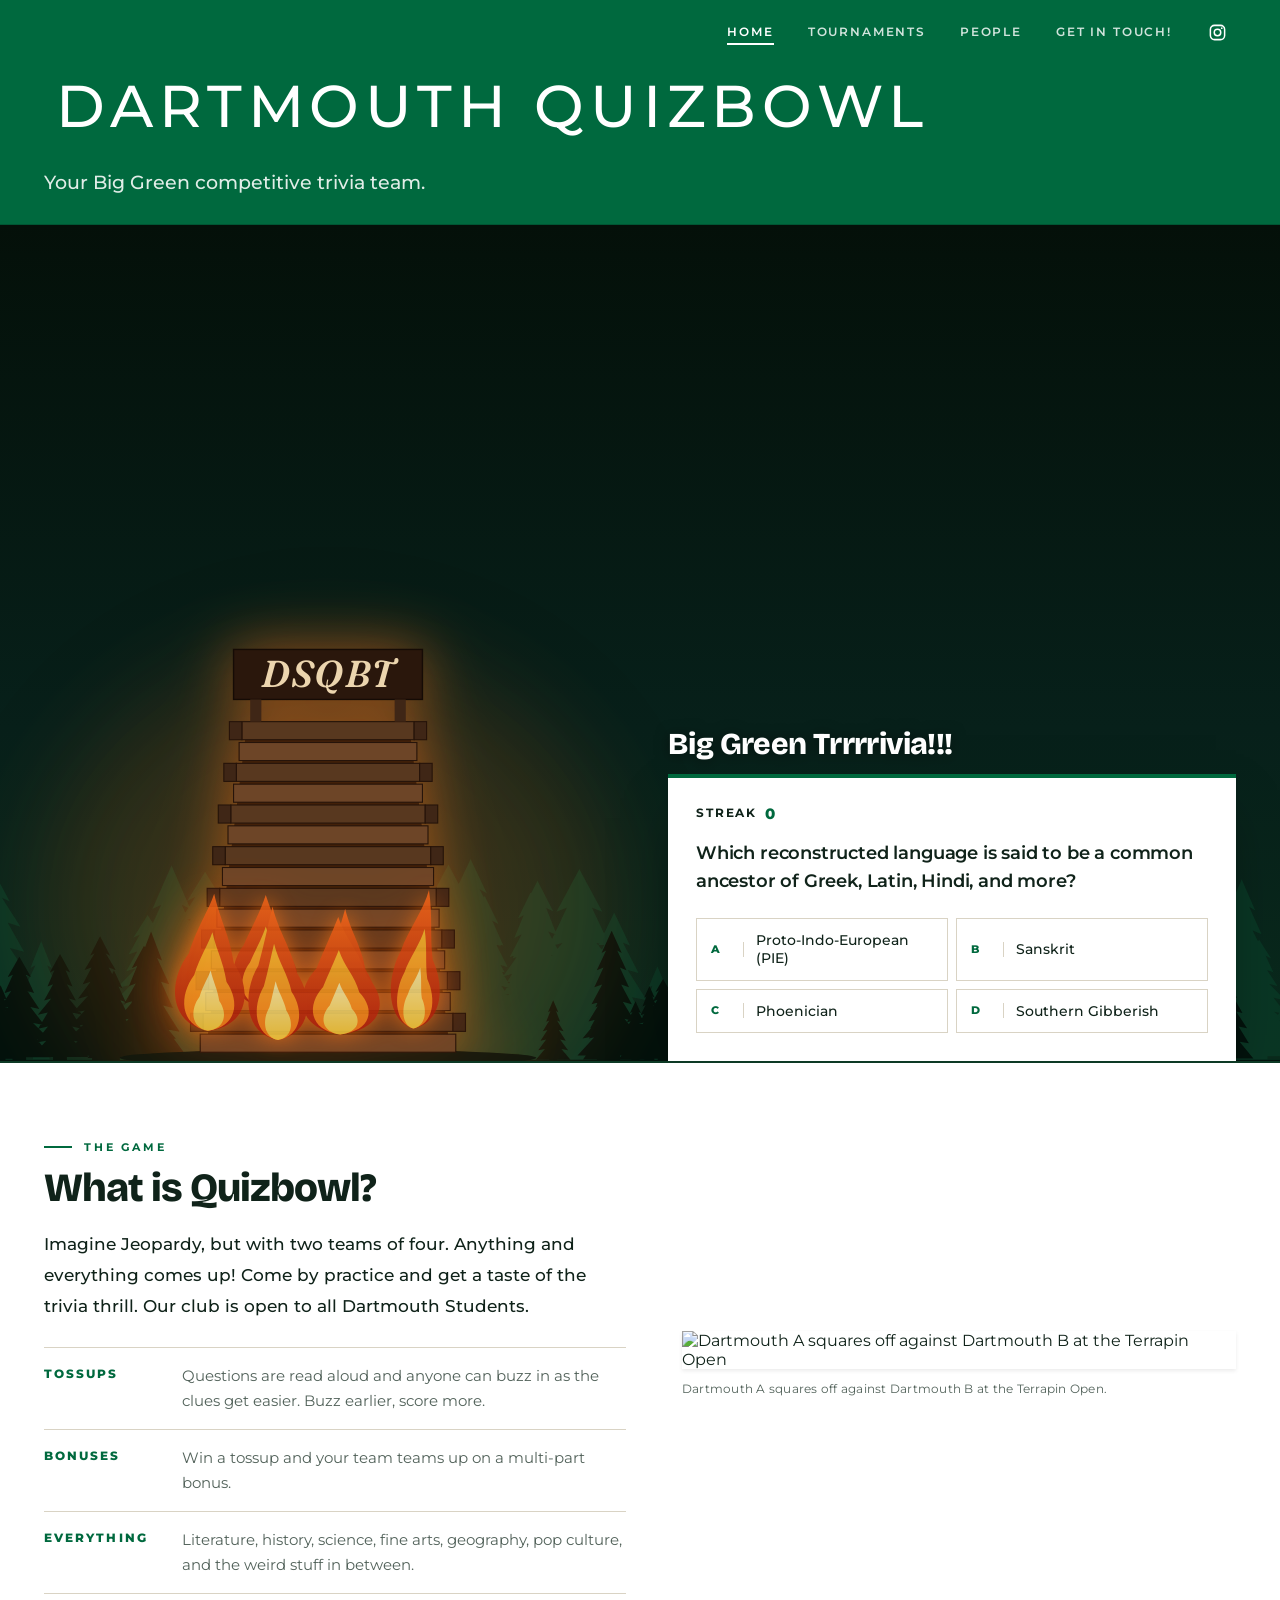
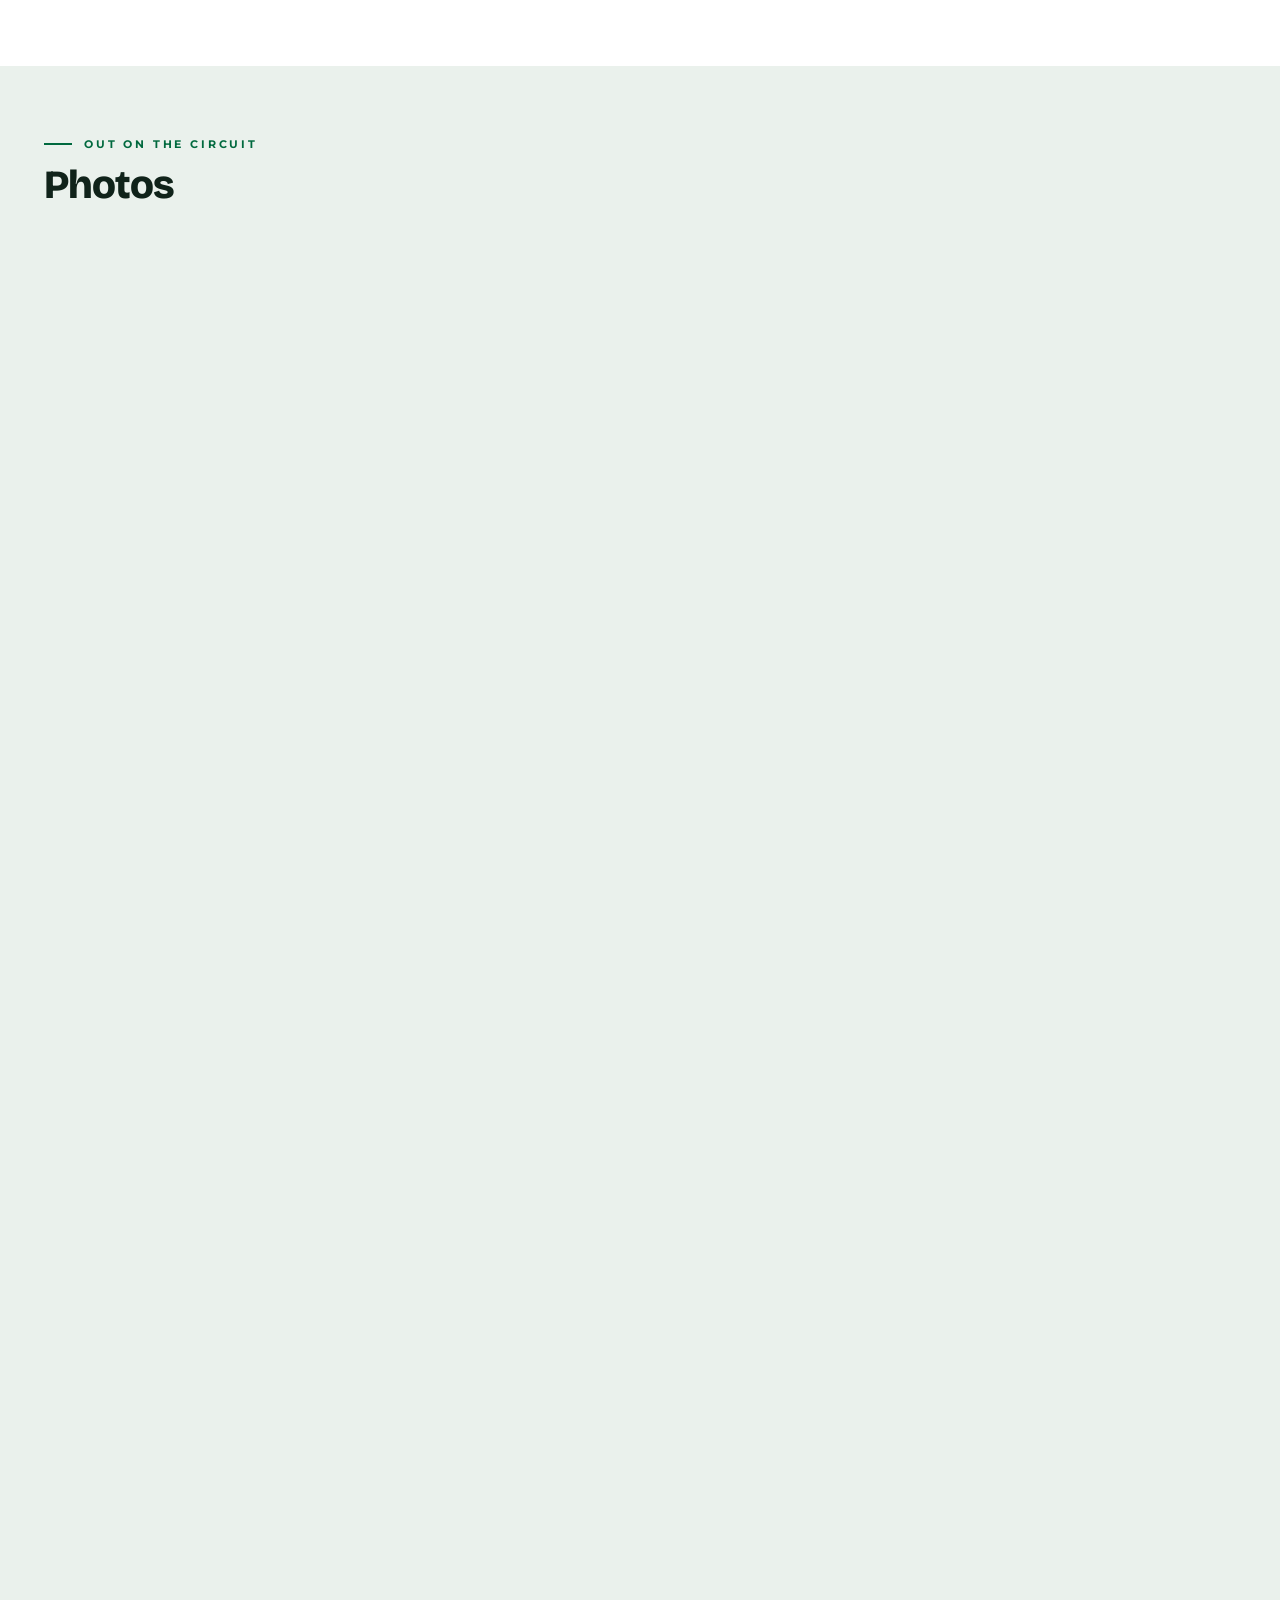
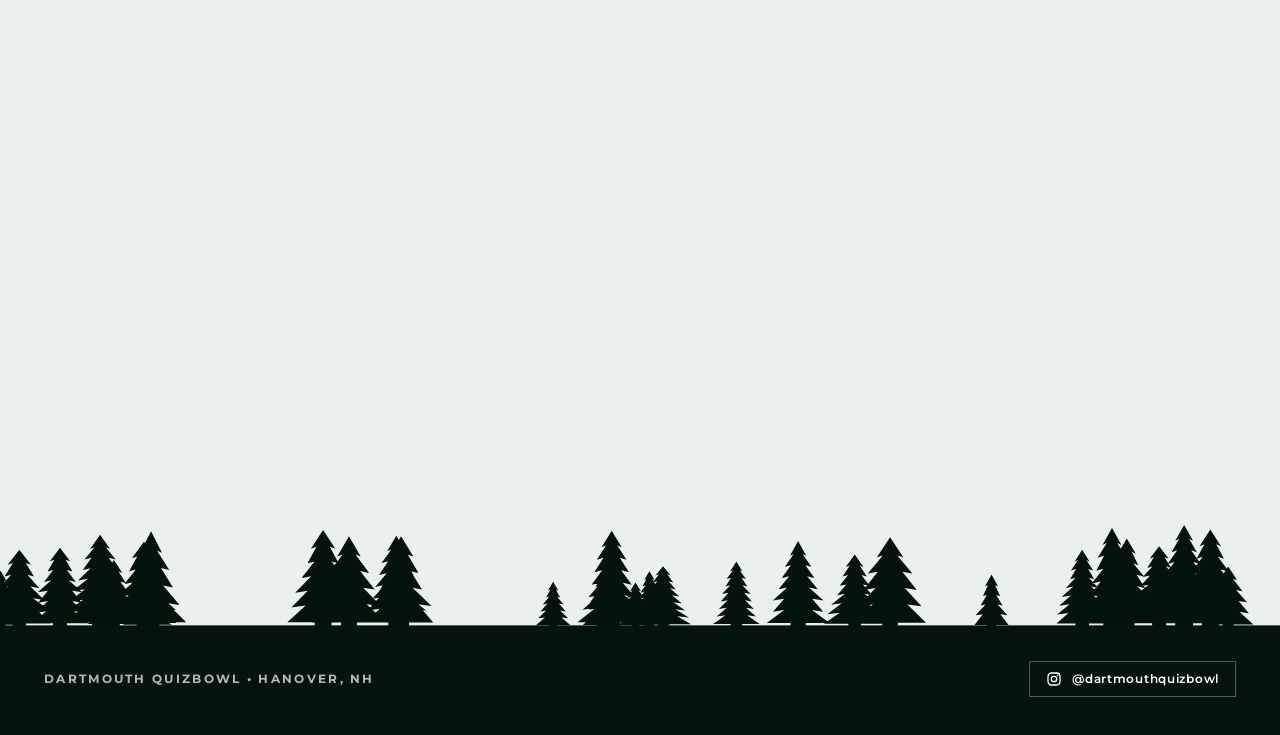
==== commit be8e76bd: "Thanks Claude" ====
--- a/index.html
+++ b/index.html
@@ -19,7 +19,7 @@
           <img class="brand-logo" src="https://aura.dartmouthquizbowl.org/logo.webp" alt="" />
           <span class="brand-text">Dartmouth <em>Quizbowl</em></span>
         </a>
-        <p class="banner-sub">Open to all Dartmouth students. Come play!</p>
+        <p class="banner-sub">Your Big Green competitive trivia team. </p>
         <button class="nav-toggle" type="button" aria-label="Toggle menu" aria-expanded="false" aria-controls="siteNav"><span></span><span></span><span></span></button>
         <nav class="nav" id="siteNav">
           <a href="index.html" data-page="home">Home</a>
--- a/styles.css
+++ b/styles.css
@@ -156,6 +156,7 @@
 .bonfire svg{display:block;width:100%;height:auto;overflow:visible}
 .flame{transform-box:fill-box;transform-origin:50% 100%;transform:scale(.15);opacity:0;transition:transform .5s ease-out,opacity .3s ease}
 .flame.lit{transform:scale(1);opacity:1}
+.flame.last.lit{opacity:.5}
 .flame:not(.lit){transition:transform .3s ease-in,opacity .25s ease-in}
 .tongue{transform-box:fill-box;transform-origin:50% 100%;animation:lick var(--d,2s) ease-in-out infinite alternate;animation-delay:var(--dl,0s)}
 @keyframes lick{0%{transform:scale(1,.95) skewX(-1.5deg)}33%{transform:scale(.97,1.05) skewX(1.2deg)}66%{transform:scale(1.02,.97) skewX(-.8deg)}100%{transform:scale(.98,1.06) skewX(1.5deg)}}
@@ -337,10 +338,11 @@
 @media (max-width:980px){
   .stage{height:auto;min-height:max(640px, calc(100svh - var(--head-h)))}
   .stage-left{position:static}
-  .stage-grid{grid-template-columns:1fr;grid-template-rows:auto 1fr;gap:8px;padding-top:36px}
+  .stage{--zone:clamp(240px,78vw,430px)}
+  .stage-grid{grid-template-columns:1fr;grid-template-rows:auto 1fr;gap:8px;padding-top:var(--zone);z-index:auto}
   .stage-left h1{max-width:none}
-  .bonfire{position:absolute;left:calc(min(520px,92vw) * -.16)!important;right:auto;bottom:-2px;width:min(520px,92vw);margin:0;z-index:0}
-  .stage-right{padding-bottom:0;position:relative;z-index:1}
+  .bonfire{position:absolute;left:50%!important;transform:translateX(-50%);right:auto;top:auto;bottom:var(--fb,0px);width:var(--fw,min(520px,92vw));margin:0;z-index:0}
+  .stage-right{padding-bottom:0;position:relative;z-index:2}
   .stage-right .quiz-head,.stage-right .quiz-container{width:min(440px,100%)}
   .stage-right .quiz-head{margin:0 0 12px auto}
   .about-grid{grid-template-columns:1fr;gap:44px}
@@ -351,7 +353,7 @@
   .contact-layout{grid-template-columns:1fr}
 }
 @media (max-width:640px){
-  .quiz-choices{grid-template-columns:1fr}
+  .quiz-choices{grid-template-columns:1fr 1fr}
   .quiz-card{padding:22px 18px 20px}
   .wrap{padding:0 18px}
   .facts li{grid-template-columns:1fr;gap:4px}
@@ -425,5 +427,10 @@
 .fp img{display:block;max-width:100%;width:auto;height:auto;object-fit:contain}
 /* the first screen: banner + game fit on one screen */
 body[data-page="home"]{--banner-big:clamp(190px,25vh,280px)}
-body[data-page="home"] .stage{height:max(480px,calc(100svh - var(--banner-big)))}
-@media (max-width:980px){body[data-page="home"] .stage{height:auto;min-height:max(480px,calc(100svh - var(--banner-big)))}}
+body[data-page="home"] .stage{height:max(560px,calc(100svh - var(--head-h)));scroll-snap-align:start;scroll-margin-top:var(--head-h)}
+html{scroll-snap-type:y proximity}
+body[data-page="home"] .banner-spacer{scroll-snap-align:start}
+@media (max-width:980px){body[data-page="home"] .stage{height:auto;min-height:max(560px,calc(100svh - var(--head-h)))}}
+
+.about{position:relative}
+.about::before{content:"";position:absolute;left:0;right:0;top:0;height:2px;background:#0d3a25}
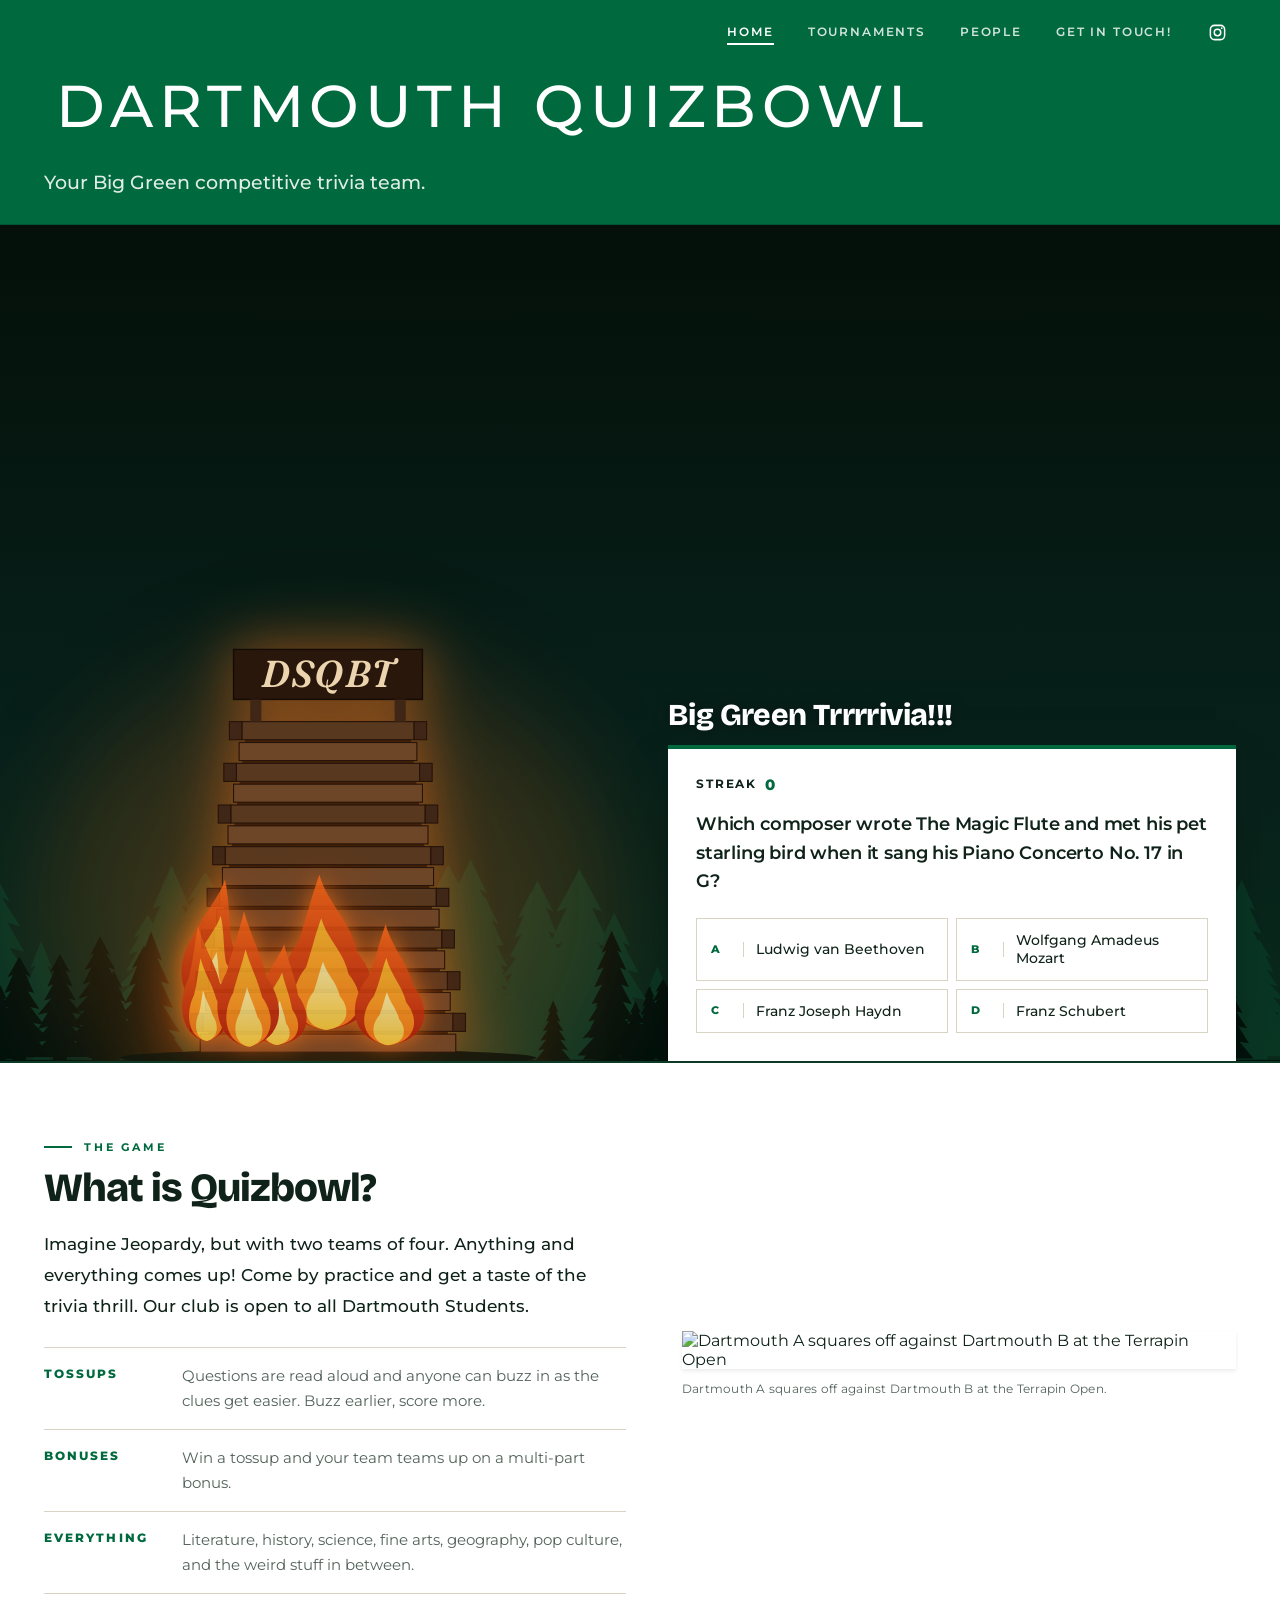
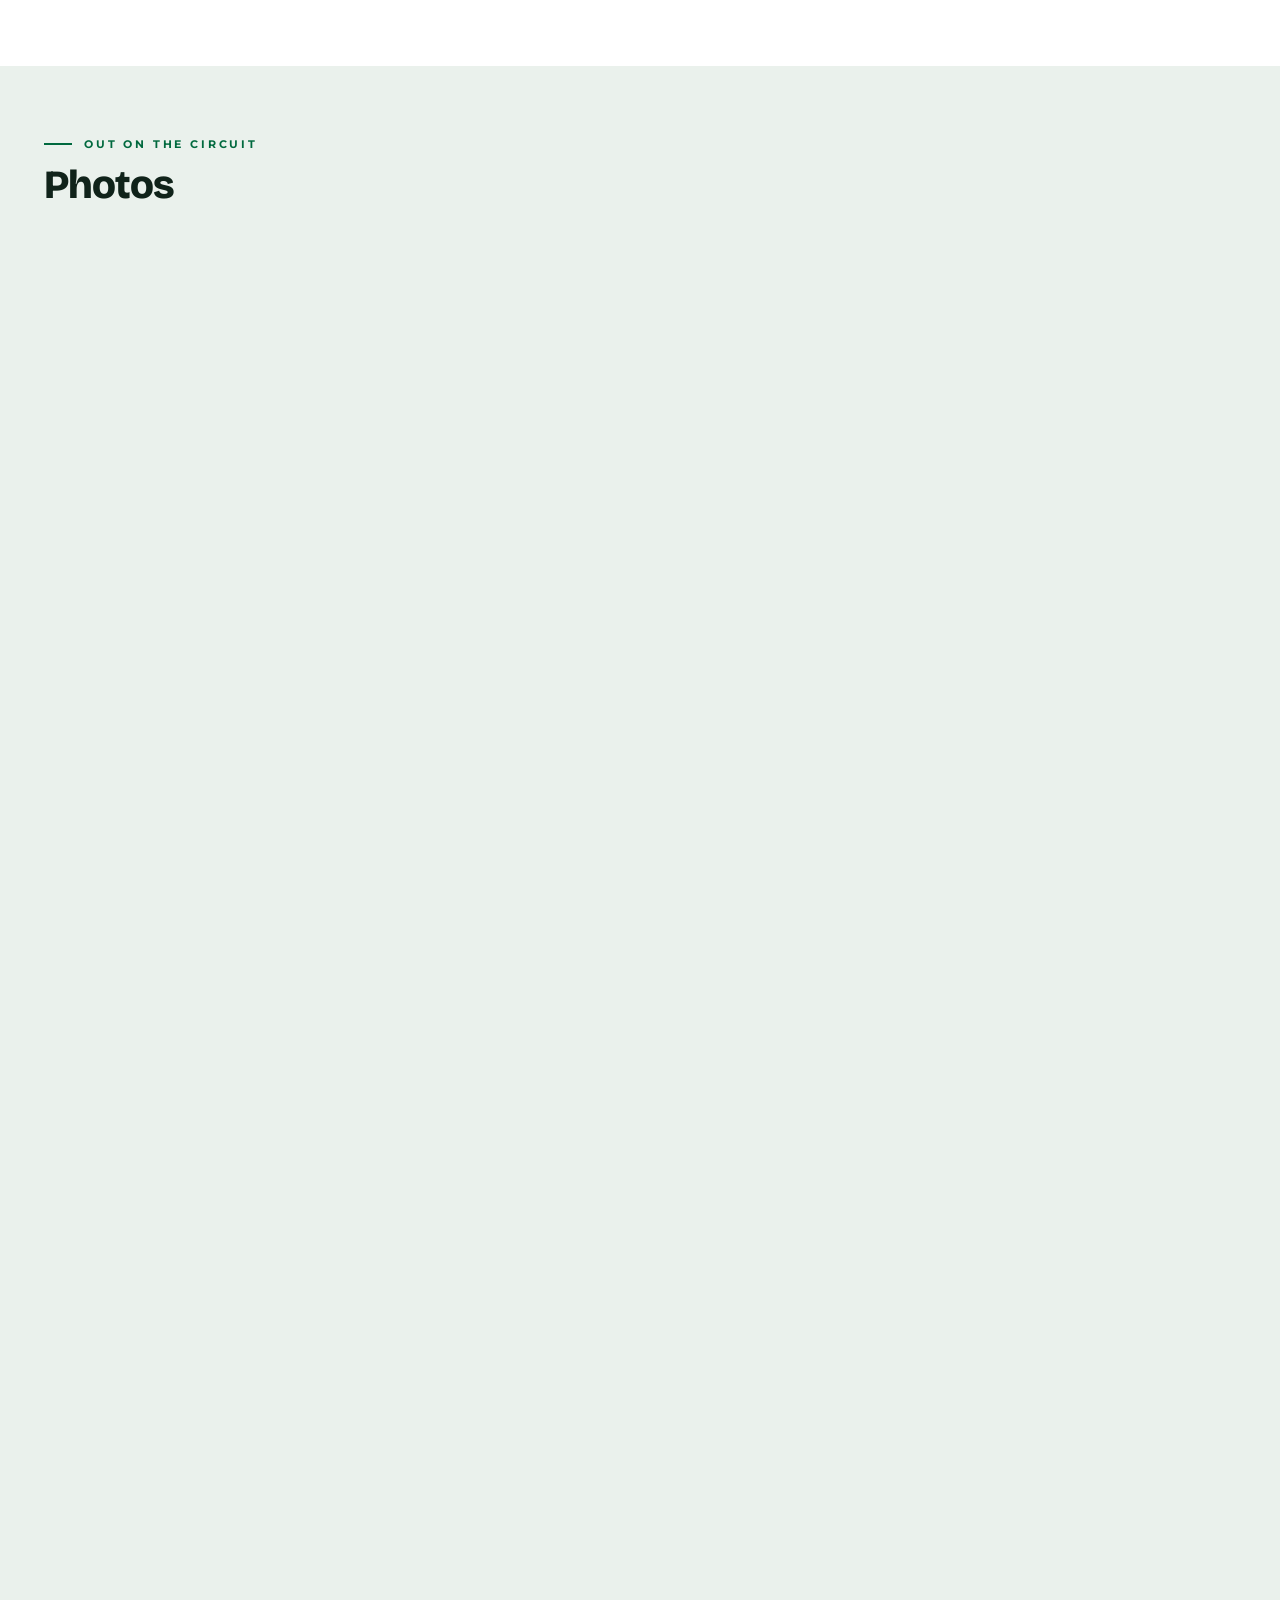
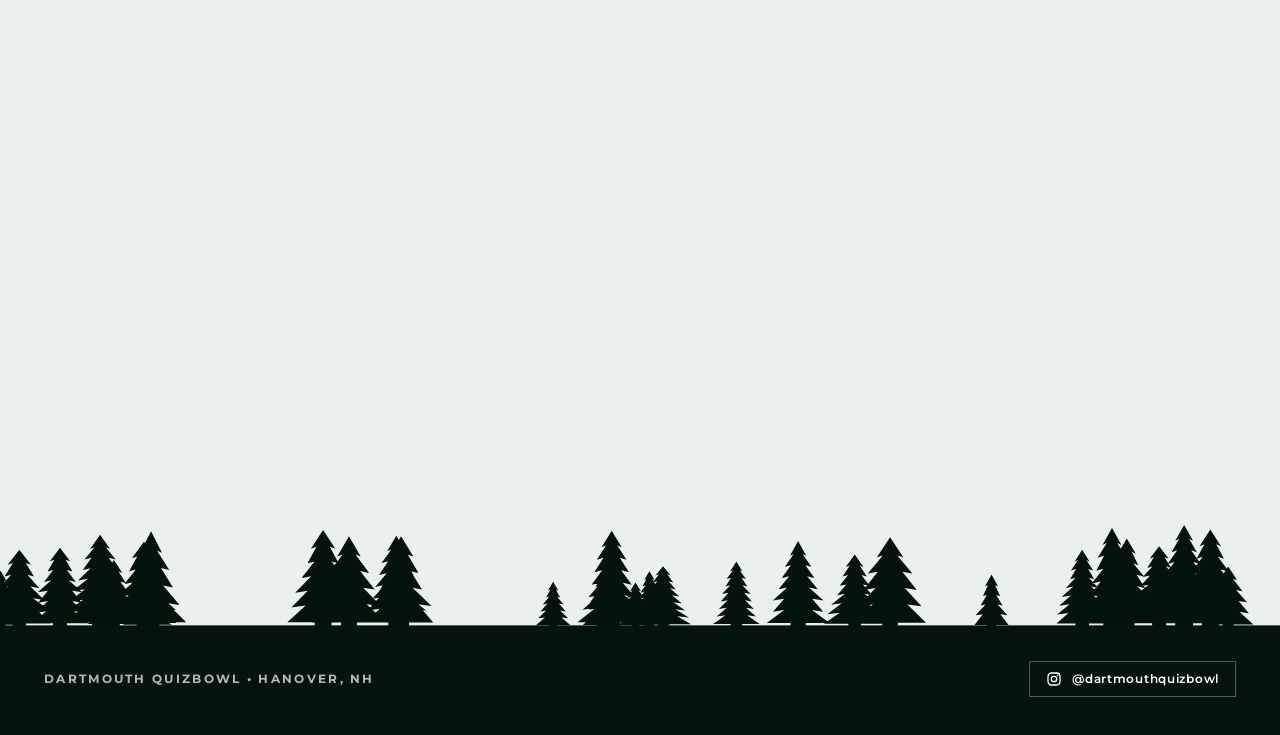
==== commit 11507a32: "Vertical mode: photos get their own first section and fade in/out; no sliding on the bonfire Co-Auth" ====
--- a/index.html
+++ b/index.html
@@ -33,6 +33,9 @@
     <div class="banner-spacer" aria-hidden="true"></div>
 
     <main>
+
+      <!-- PHOTO STRIP: vertical (narrow) screens only; photos fade in and out here -->
+      <section class="photo-strip" id="photoStrip" aria-hidden="true"><img alt="" id="stripImg"></section>
 
       <!-- STAGE: title + bonfire (left), trivia (right) -->
       <section class="stage" id="stage">
--- a/styles.css
+++ b/styles.css
@@ -423,7 +423,7 @@
 /* ── floating photos ── */
 .float-photos{position:absolute;inset:0;z-index:1;pointer-events:none;overflow:hidden}
 .fp{position:absolute;left:50%;margin:0;transform:translate(-50%,-50%) scale(.1);opacity:0;will-change:transform,opacity;
-  padding:6px;background:rgba(255,255,255,.96);box-shadow:0 18px 50px rgba(0,0,0,.5)}
+  padding:0;background:none;box-shadow:none;filter:drop-shadow(0 0 22px rgba(255,150,50,.5)) drop-shadow(0 0 60px rgba(255,120,30,.35))}
 .fp img{display:block;max-width:100%;width:auto;height:auto;object-fit:contain}
 /* the first screen: banner + game fit on one screen */
 body[data-page="home"]{--banner-big:clamp(190px,25vh,280px)}
@@ -434,3 +434,13 @@
 
 .about{position:relative}
 .about::before{content:"";position:absolute;left:0;right:0;top:0;height:2px;background:#0d3a25}
+
+/* vertical mode: pictures live in their own first section and just fade in and out */
+.photo-strip{display:none}
+@media (max-width:980px){
+  .photo-strip{display:flex;align-items:center;justify-content:center;box-sizing:border-box;padding:18px 14px;
+    height:max(300px,calc(100svh - var(--banner-big)));background:linear-gradient(180deg,#041009,#07201a);overflow:hidden}
+  .photo-strip img{display:block;max-width:100%;max-height:100%;width:auto;height:auto;object-fit:contain;opacity:0;transition:opacity .35s ease;
+    filter:drop-shadow(0 0 22px rgba(255,150,50,.5)) drop-shadow(0 0 60px rgba(255,120,30,.35))}
+  .photo-strip img.on{opacity:1}
+}
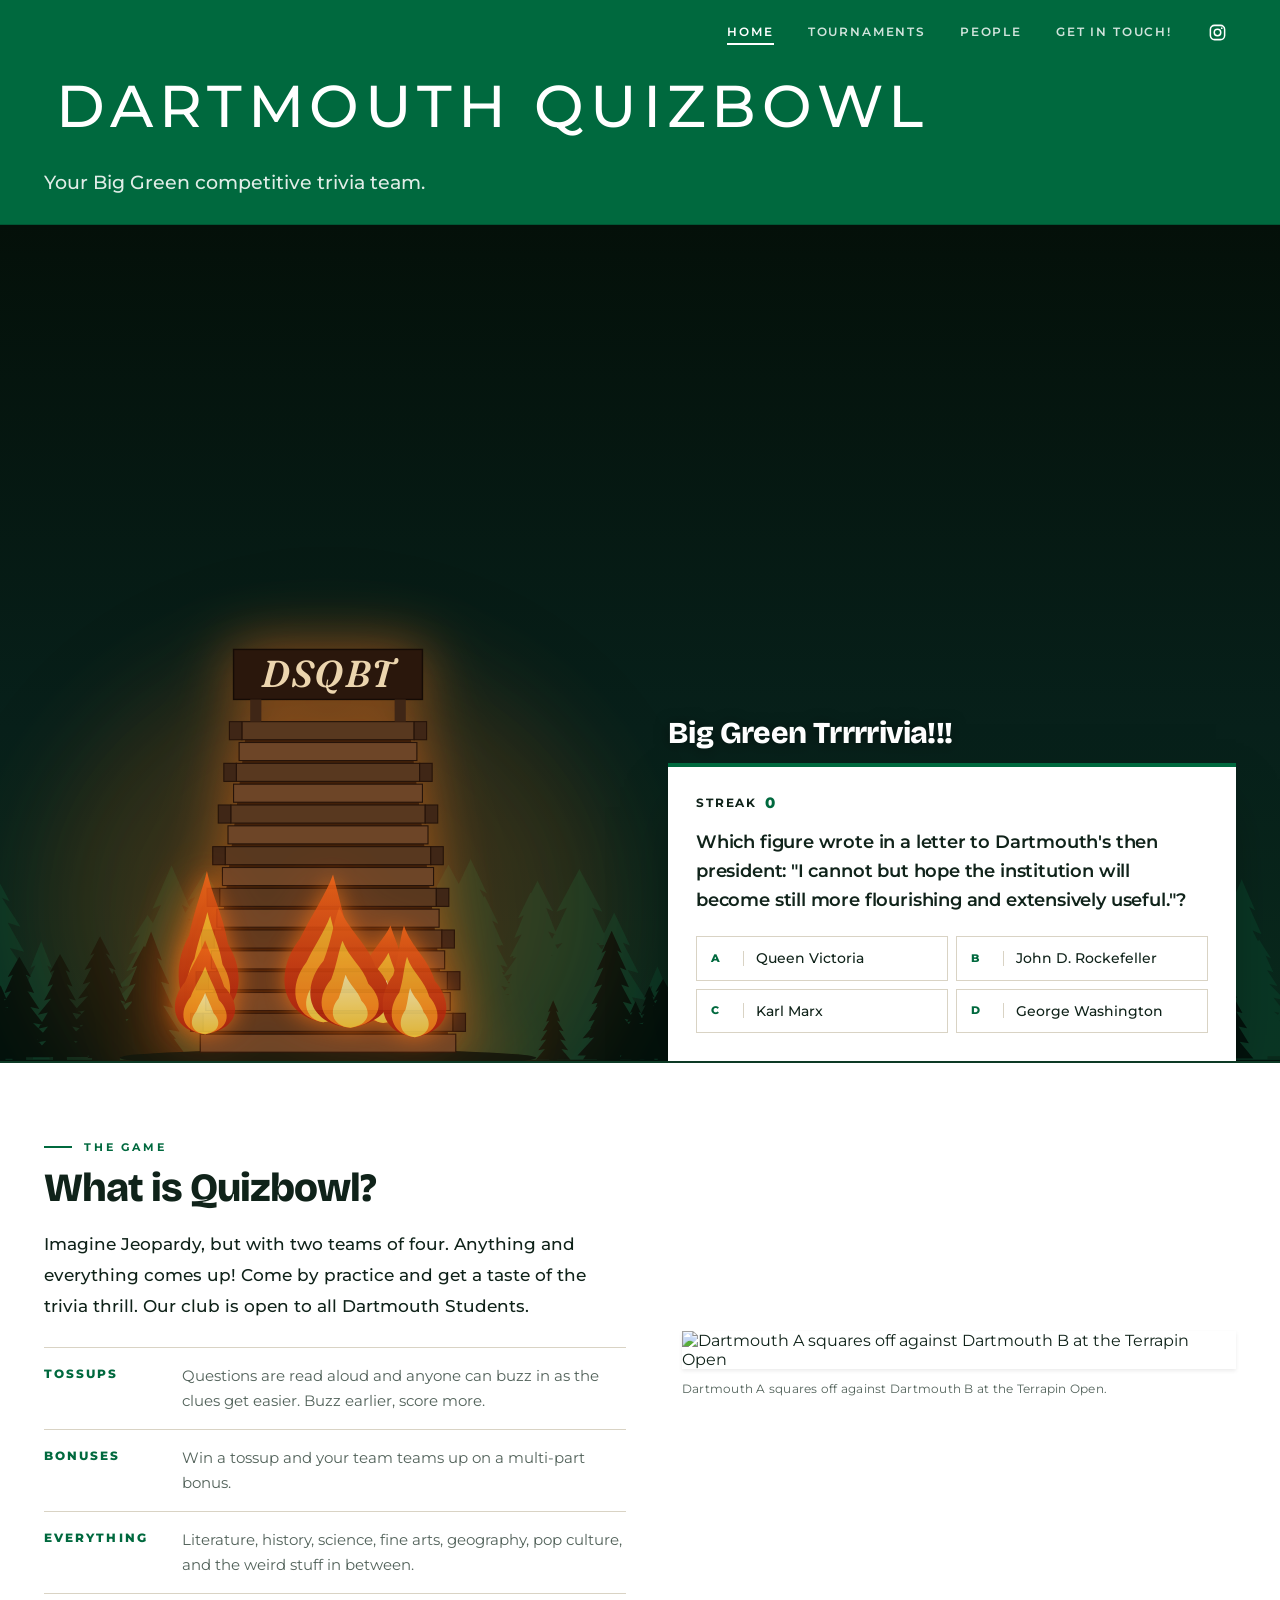
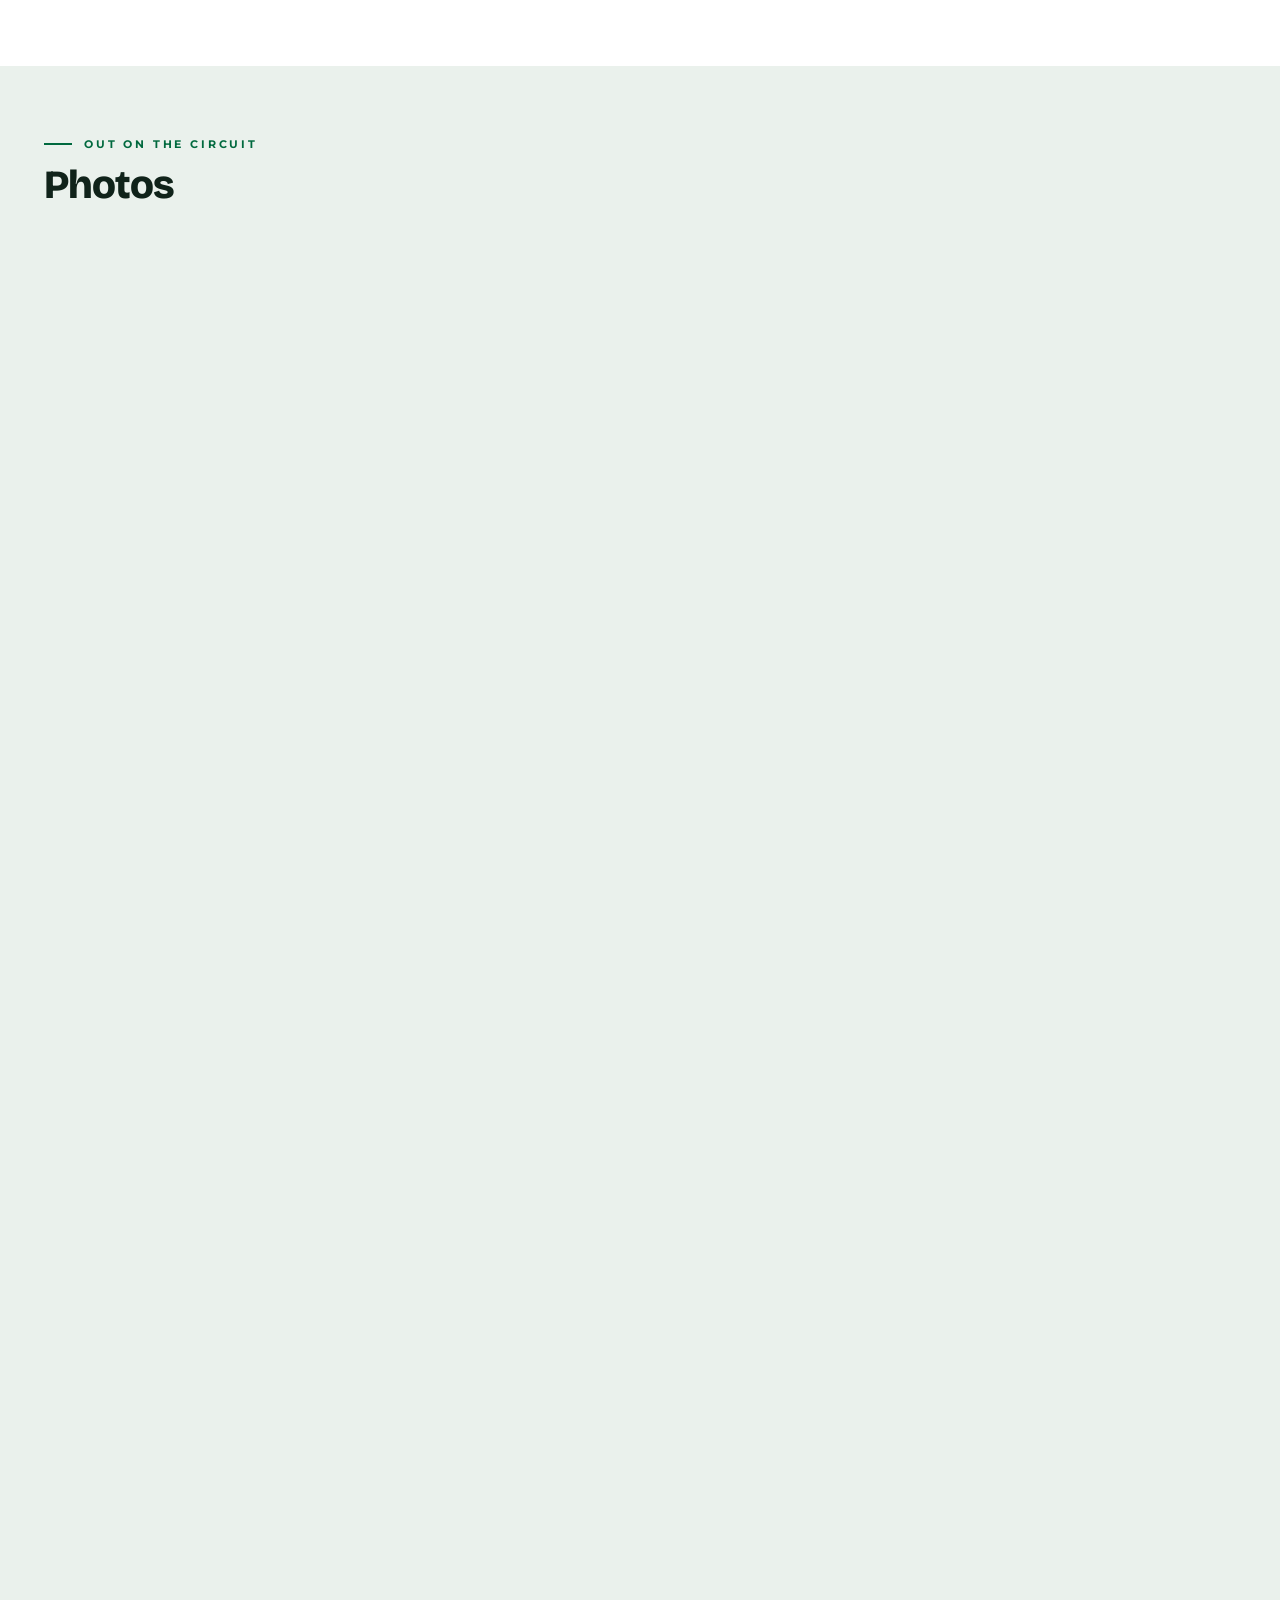
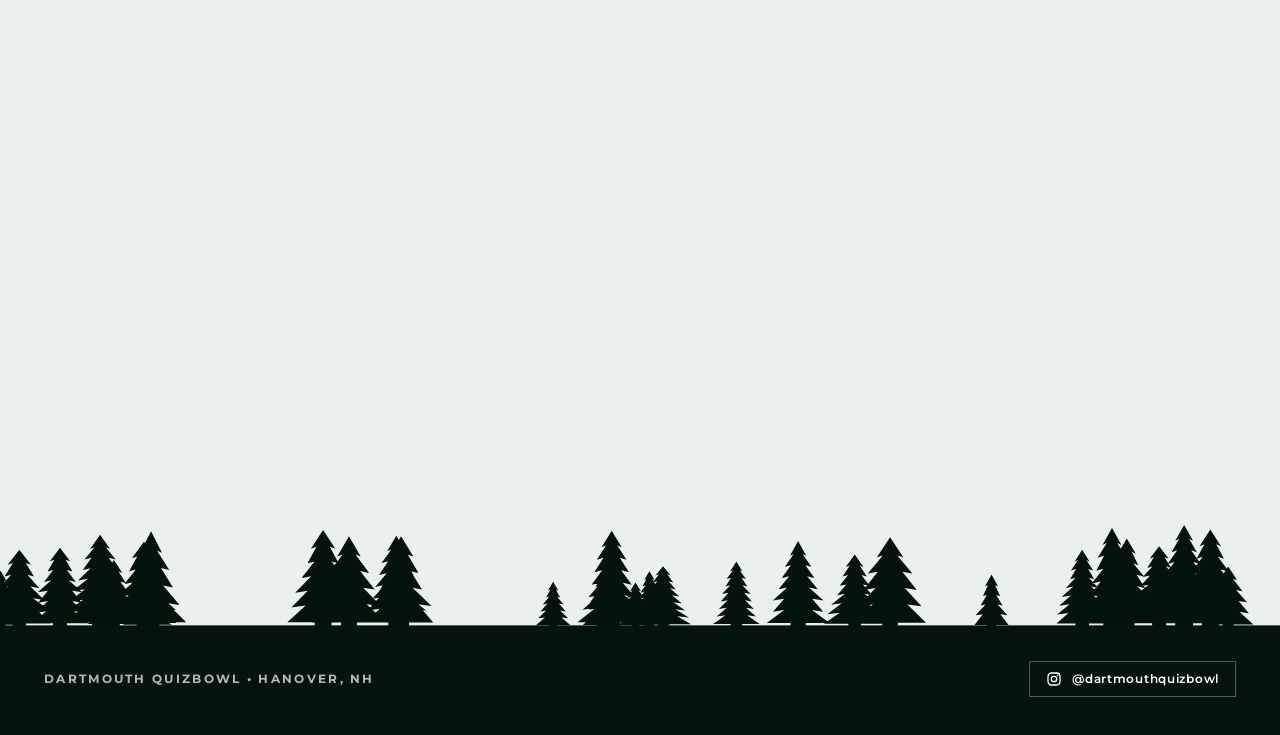
==== commit f6b9d82f: "Vertical mode: small horizontal-only photo strip directly under the banner, inside the bonfire secti" ====
--- a/index.html
+++ b/index.html
@@ -34,14 +34,12 @@
 
     <main>
 
-      <!-- PHOTO STRIP: vertical (narrow) screens only; photos fade in and out here -->
-      <section class="photo-strip" id="photoStrip" aria-hidden="true"><img alt="" id="stripImg"></section>
-
       <!-- STAGE: title + bonfire (left), trivia (right) -->
       <section class="stage" id="stage">
         <div class="stage-bg" id="stageBg" aria-hidden="true"></div>
         <div class="float-photos" id="photoPanel" aria-hidden="true"></div>
         <div class="pines" aria-hidden="true"><div class="pines-back"></div><div class="pines-front"></div></div>
+        <div class="photo-strip" id="photoStrip" aria-hidden="true"><img alt="" id="stripImg"></div>
         <div class="wrap stage-grid">
           <div class="stage-left">
             <div class="bonfire" id="bonfire" aria-hidden="true"></div>
--- a/styles.css
+++ b/styles.css
@@ -339,7 +339,7 @@
   .stage{height:auto;min-height:max(640px, calc(100svh - var(--head-h)))}
   .stage-left{position:static}
   .stage{--zone:clamp(240px,78vw,430px)}
-  .stage-grid{grid-template-columns:1fr;grid-template-rows:auto 1fr;gap:8px;padding-top:var(--zone);z-index:auto}
+  .stage-grid{grid-template-columns:1fr;grid-template-rows:auto 1fr;gap:8px;padding-top:12px;flex:1 1 auto;z-index:auto}
   .stage-left h1{max-width:none}
   .bonfire{position:absolute;left:50%!important;transform:translateX(-50%);right:auto;top:auto;bottom:var(--fb,0px);width:var(--fw,min(520px,92vw));margin:0;z-index:0}
   .stage-right{padding-bottom:0;position:relative;z-index:2}
@@ -435,11 +435,12 @@
 .about{position:relative}
 .about::before{content:"";position:absolute;left:0;right:0;top:0;height:2px;background:#0d3a25}
 
-/* vertical mode: pictures live in their own first section and just fade in and out */
+/* vertical mode: a small strip of horizontal pictures sits right under the banner, above the bonfire; they fade in and out */
 .photo-strip{display:none}
 @media (max-width:980px){
-  .photo-strip{display:flex;align-items:center;justify-content:center;box-sizing:border-box;padding:18px 14px;
-    height:max(300px,calc(100svh - var(--banner-big)));background:linear-gradient(180deg,#041009,#07201a);overflow:hidden}
+  .stage{flex-direction:column}
+  .photo-strip{display:flex;align-items:center;justify-content:center;position:relative;z-index:2;box-sizing:border-box;flex:none;
+    height:min(190px,56vw);margin:0 0 10px;padding:0 14px;overflow:visible}
   .photo-strip img{display:block;max-width:100%;max-height:100%;width:auto;height:auto;object-fit:contain;opacity:0;transition:opacity .35s ease;
     filter:drop-shadow(0 0 22px rgba(255,150,50,.5)) drop-shadow(0 0 60px rgba(255,120,30,.35))}
   .photo-strip img.on{opacity:1}
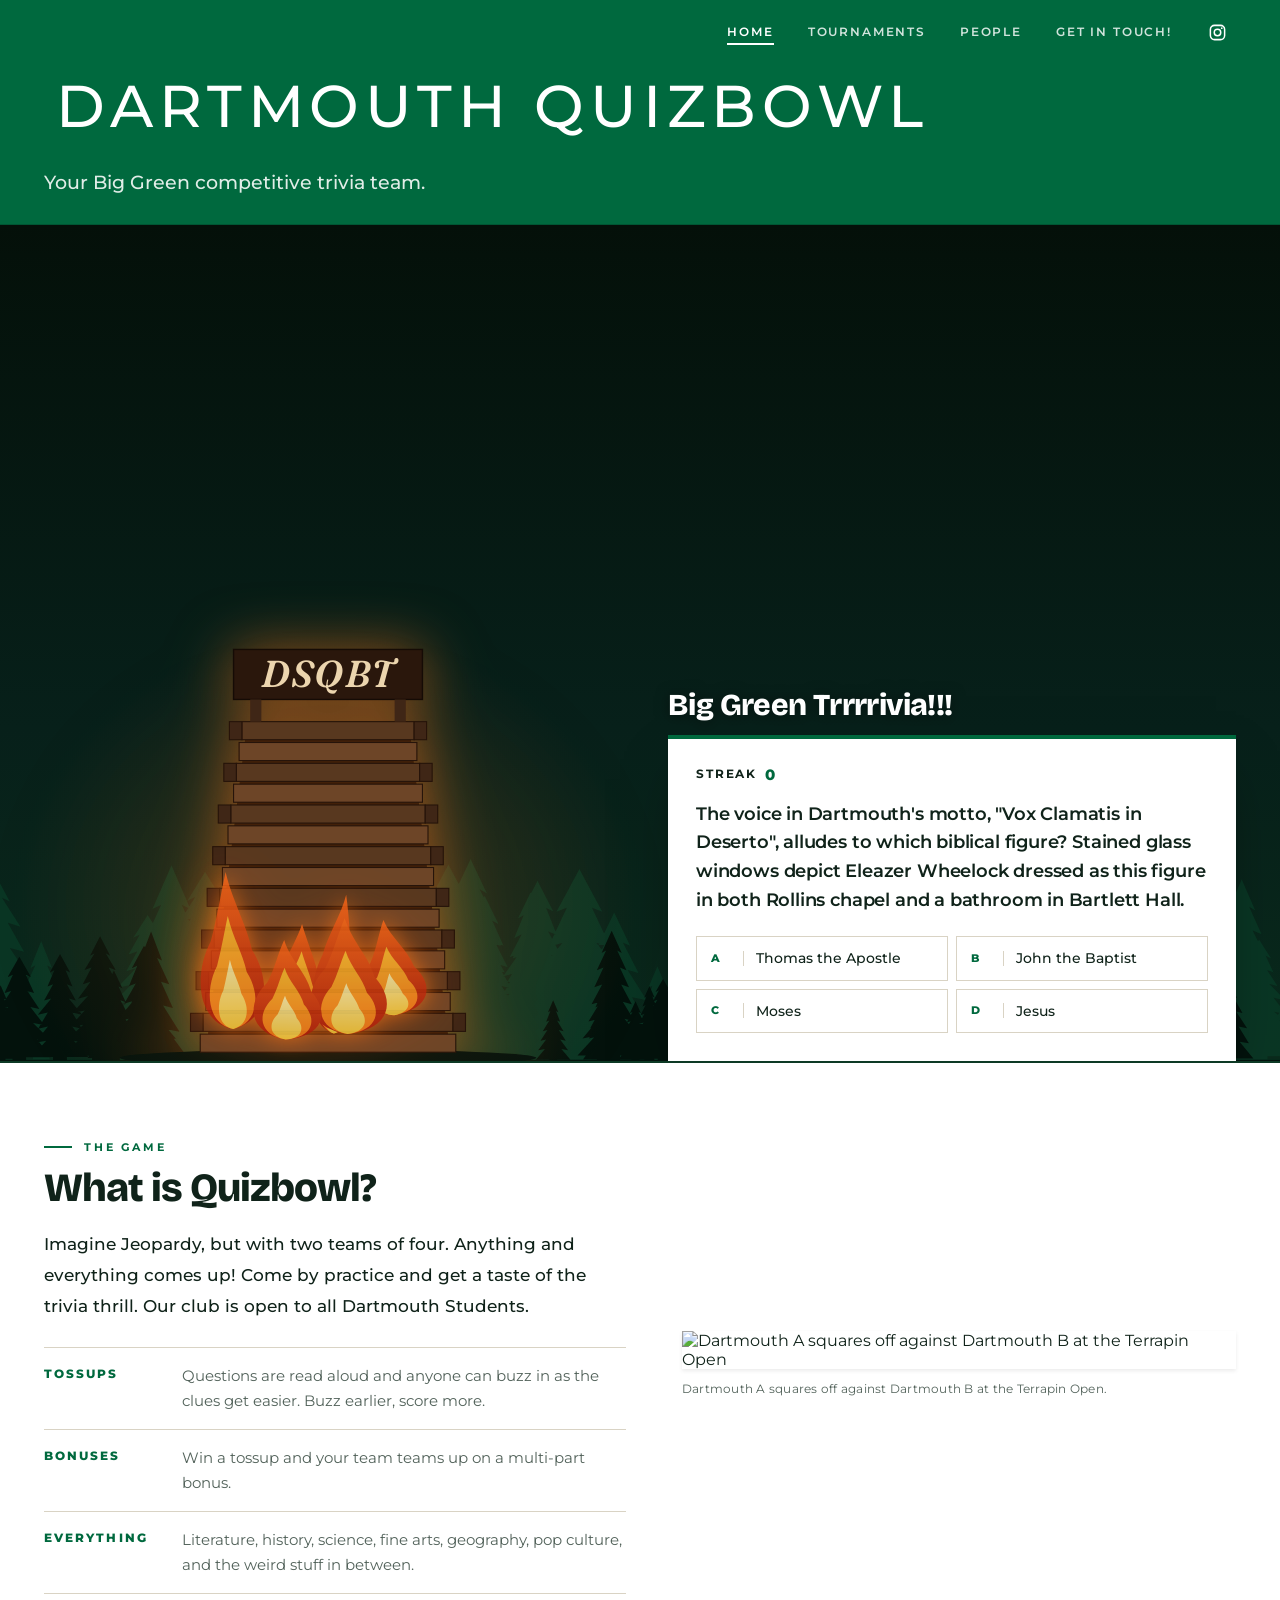
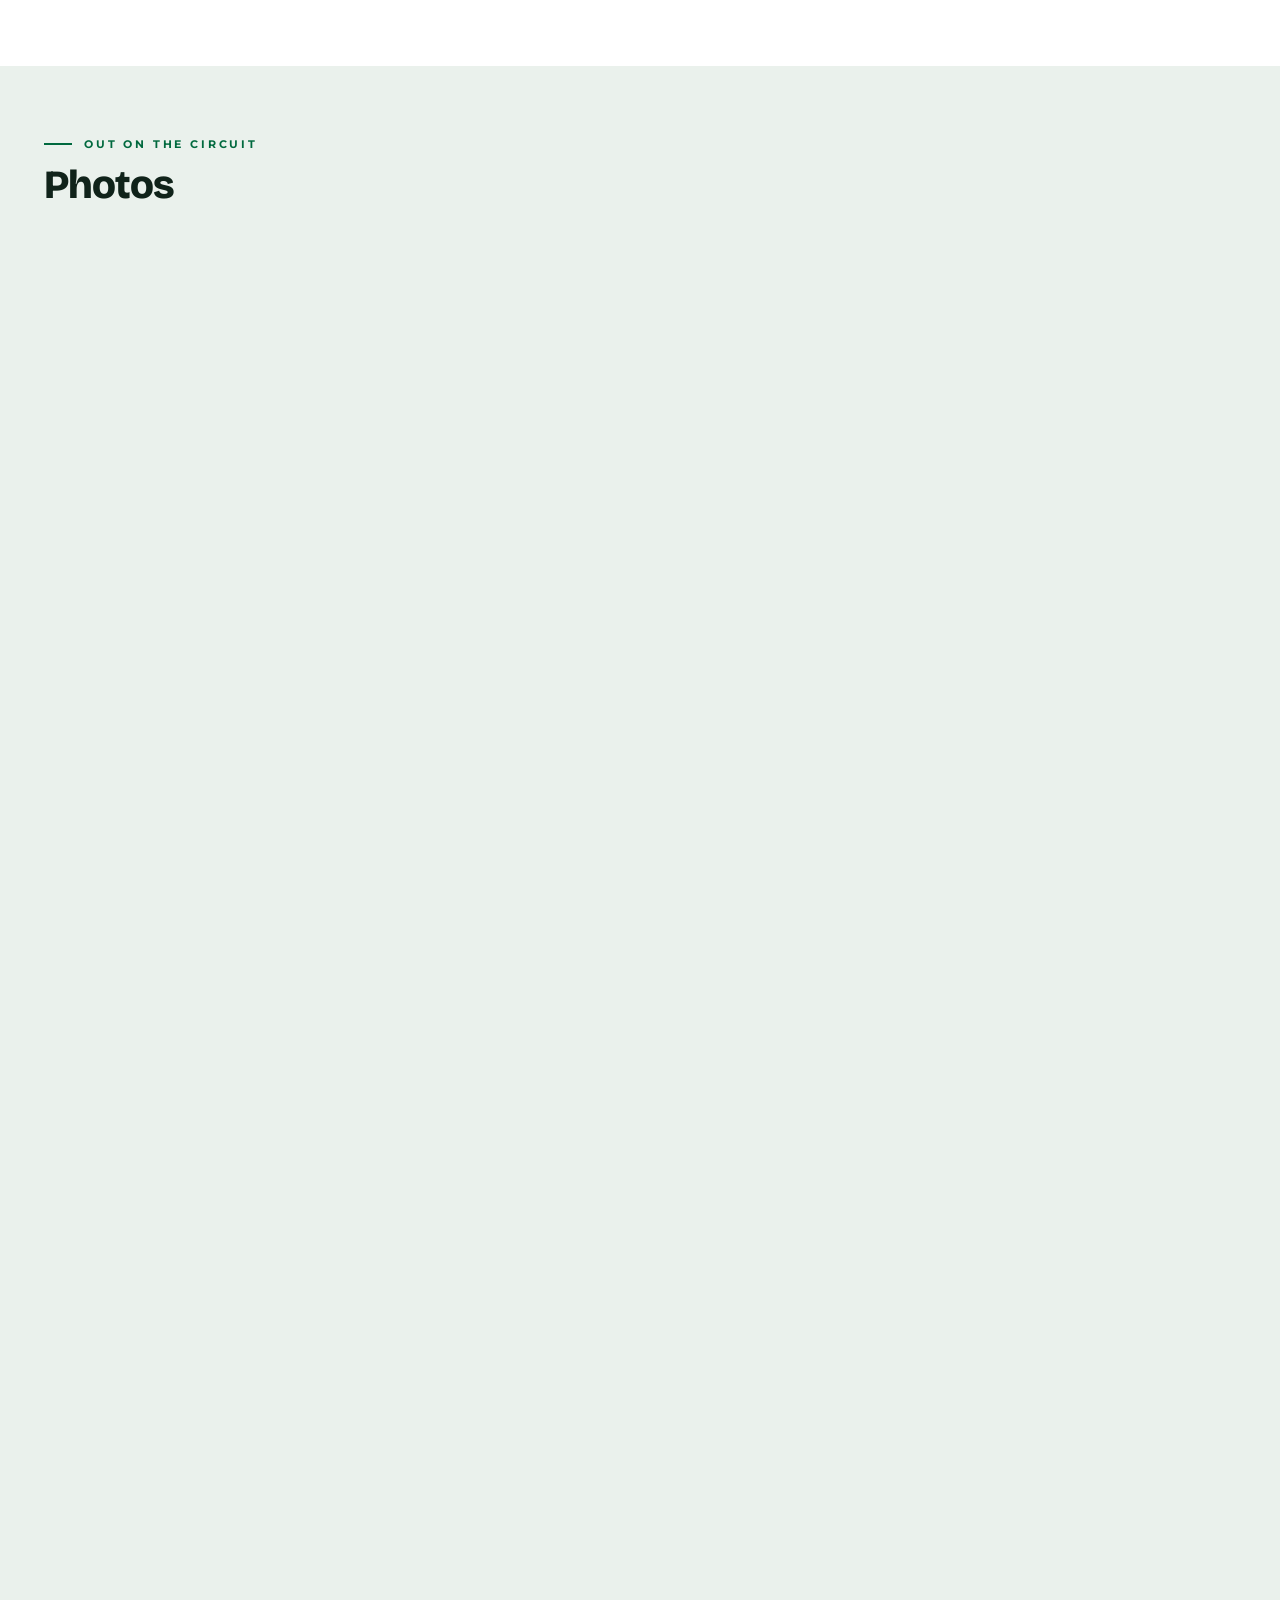
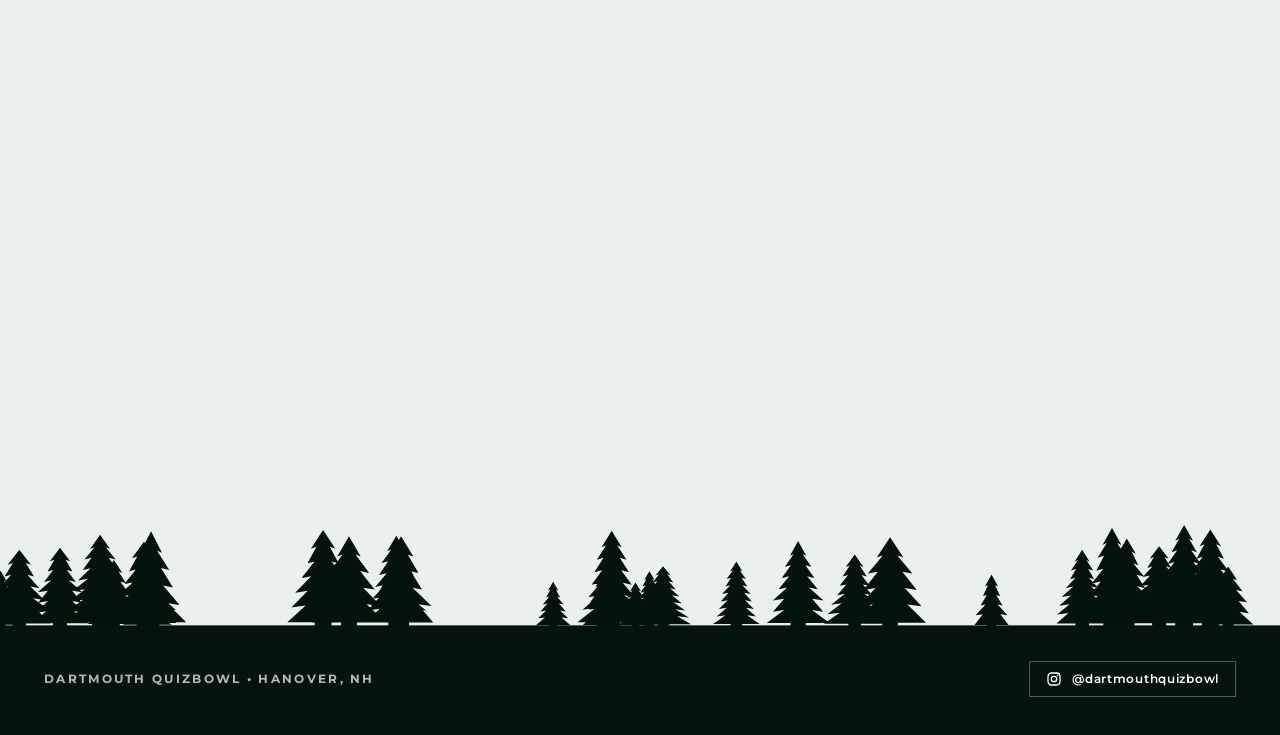
==== commit 130ec30c: "Vertical mode: reel-style mandatory paging (banner page, card page, About, collage) Co-Authored-By: " ====
--- a/index.html
+++ b/index.html
@@ -56,6 +56,8 @@
       </section>
 
       <!-- WHAT IS QUIZBOWL -->
+      <div class="snap-card" aria-hidden="true"></div>
+
       <section class="about">
         <div class="wrap about-grid">
           <div class="about-text">
--- a/styles.css
+++ b/styles.css
@@ -339,9 +339,9 @@
   .stage{height:auto;min-height:max(640px, calc(100svh - var(--head-h)))}
   .stage-left{position:static}
   .stage{--zone:clamp(240px,78vw,430px)}
-  .stage-grid{grid-template-columns:1fr;grid-template-rows:auto 1fr;gap:8px;padding-top:12px;flex:1 1 auto;z-index:auto}
+  .stage .stage-grid{grid-template-columns:1fr;grid-template-rows:auto 1fr;gap:8px;padding-top:var(--zone);flex:1 1 auto;z-index:auto}
   .stage-left h1{max-width:none}
-  .bonfire{position:absolute;left:50%!important;transform:translateX(-50%);right:auto;top:auto;bottom:var(--fb,0px);width:var(--fw,min(520px,92vw));margin:0;z-index:0}
+  .bonfire{position:absolute;left:50%!important;transform:translateX(-50%);right:auto;top:var(--ft,0px);bottom:auto;width:var(--fw,min(520px,92vw));margin:0;z-index:0}
   .stage-right{padding-bottom:0;position:relative;z-index:2}
   .stage-right .quiz-head,.stage-right .quiz-container{width:min(440px,100%)}
   .stage-right .quiz-head{margin:0 0 12px auto}
@@ -439,9 +439,37 @@
 .photo-strip{display:none}
 @media (max-width:980px){
   .stage{flex-direction:column}
-  .photo-strip{display:flex;align-items:center;justify-content:center;position:relative;z-index:2;box-sizing:border-box;flex:none;
-    height:min(190px,56vw);margin:0 0 10px;padding:0 14px;overflow:visible}
+  .photo-strip{--drop:60px;display:flex;align-items:center;justify-content:center;position:relative;z-index:2;box-sizing:border-box;flex:none;
+    height:calc((100vw - 12px) / 1.6 + var(--drop));margin:0 0 10px;padding:0 6px var(--drop);align-items:flex-start;overflow:visible}
   .photo-strip img{display:block;max-width:100%;max-height:100%;width:auto;height:auto;object-fit:contain;opacity:0;transition:opacity .35s ease;
     filter:drop-shadow(0 0 22px rgba(255,150,50,.5)) drop-shadow(0 0 60px rgba(255,120,30,.35))}
-  .photo-strip img.on{opacity:1}
-}
+  .photo-strip img{transform:translateY(var(--drop))}                       /* starts a little low... */
+  .photo-strip img.on{opacity:1;transform:none;transition:opacity .35s ease,transform var(--stay,5s) linear}   /* ...and drifts up while it's showing */
+  .photo-strip img.gone{opacity:0;transform:none}
+}
+
+.stage.card-wait .stage-right{visibility:hidden}
+
+/* phones / touch: drop the expensive glow filters and shadows, and rest the flame wobble while scrolling */
+@media (max-width:980px),(pointer:coarse){
+  .bonfire{filter:none}
+  .flames{filter:none}
+  .spark{box-shadow:0 0 7px 2px currentColor}
+  .ember2{box-shadow:none}
+  .fp,.photo-strip img{filter:drop-shadow(0 0 18px rgba(255,150,50,.5))}
+  .topbar{contain:layout style}
+  html.is-scrolling .tongue{animation-play-state:paused}
+}
+
+/* vertical mode: reel-style paging. Page 1 is the big banner + pictures + bonfire; one swipe brings the card up and
+   shrinks the banner; the next swipe goes to "What is Quizbowl?", and so on. */
+@media (max-width:980px){
+  html{scroll-snap-type:y mandatory}
+  body[data-page="home"] .stage{scroll-snap-align:none}
+  body[data-page="home"] .banner-spacer{scroll-snap-align:start;scroll-snap-stop:always}
+  body[data-page="home"] .snap-card{display:block;height:0;scroll-snap-align:end;scroll-snap-stop:always}   /* sits at the bottom of the game: the card page */
+  body[data-page="home"] .about,body[data-page="home"] .collage-section{scroll-snap-align:start;scroll-margin-top:var(--head-h);scroll-snap-stop:always}
+  .footer{scroll-snap-align:end}
+}
+
+.snap-card{display:none}
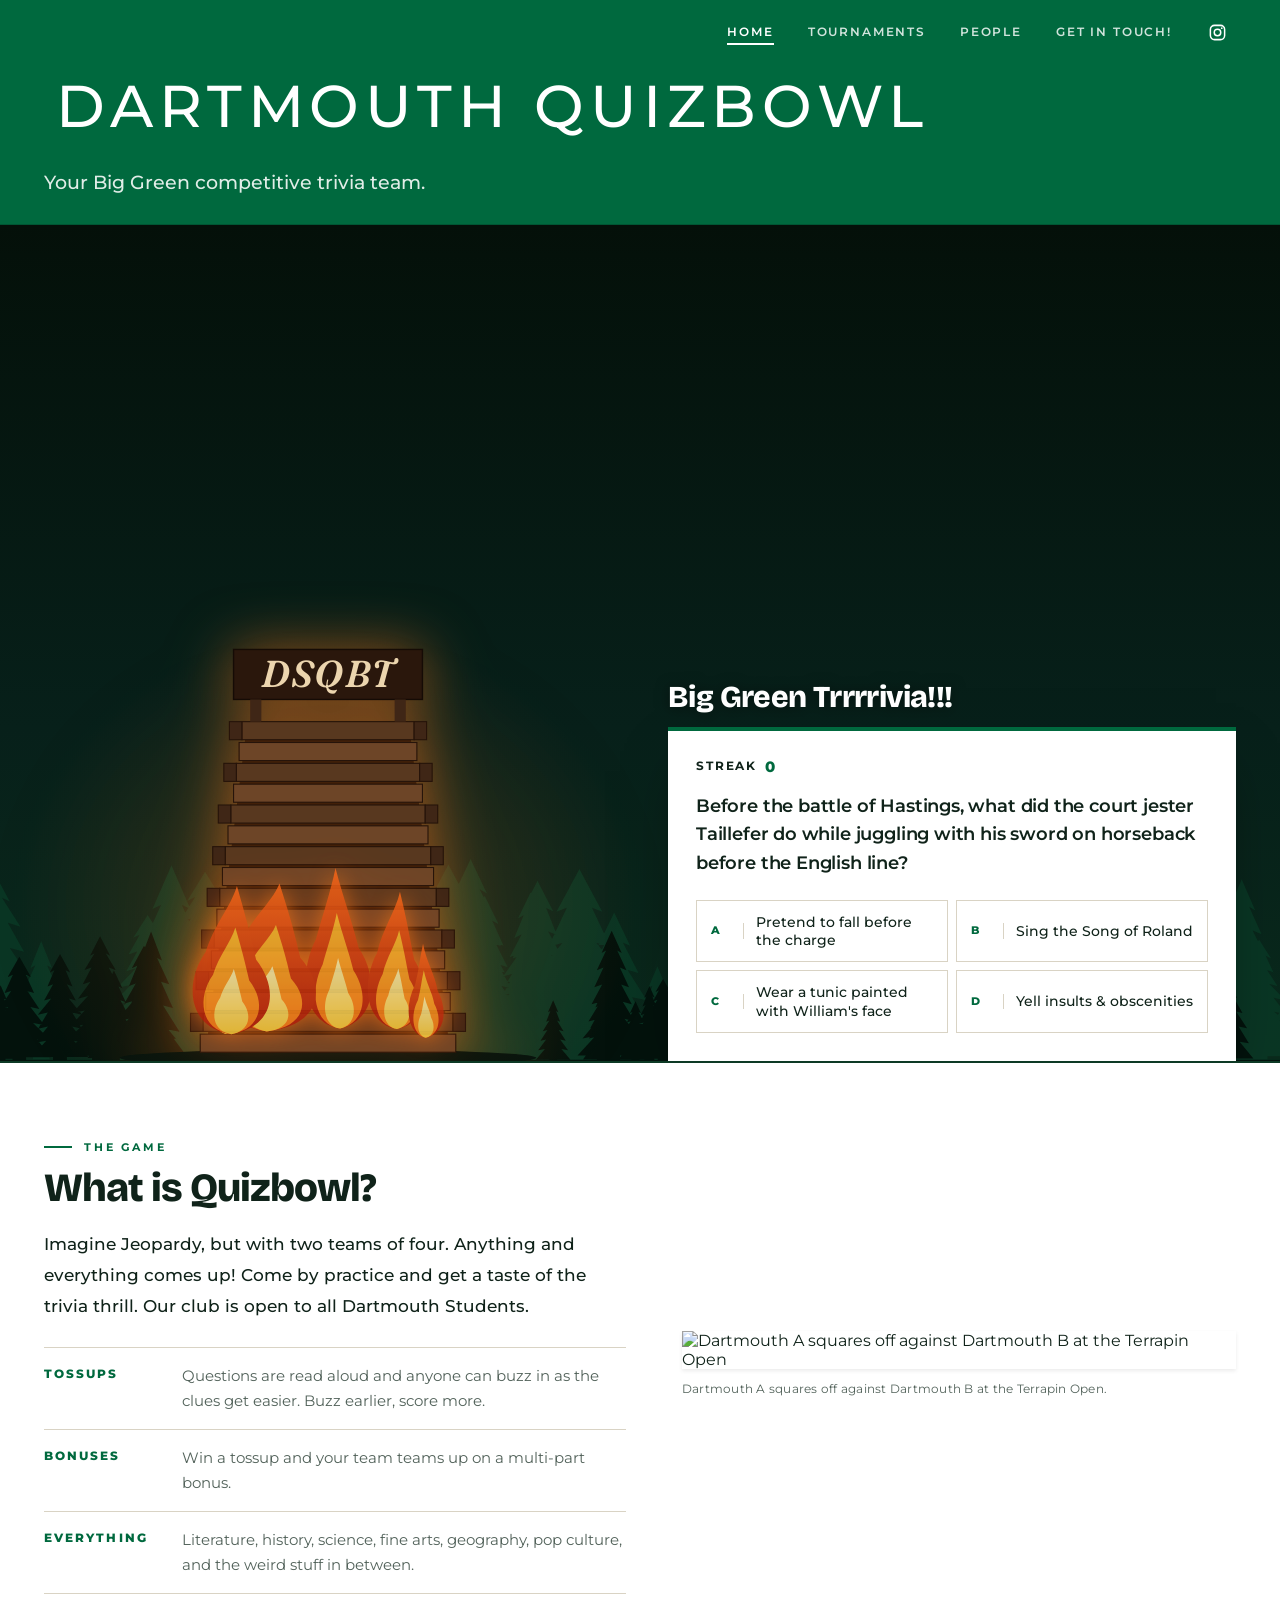
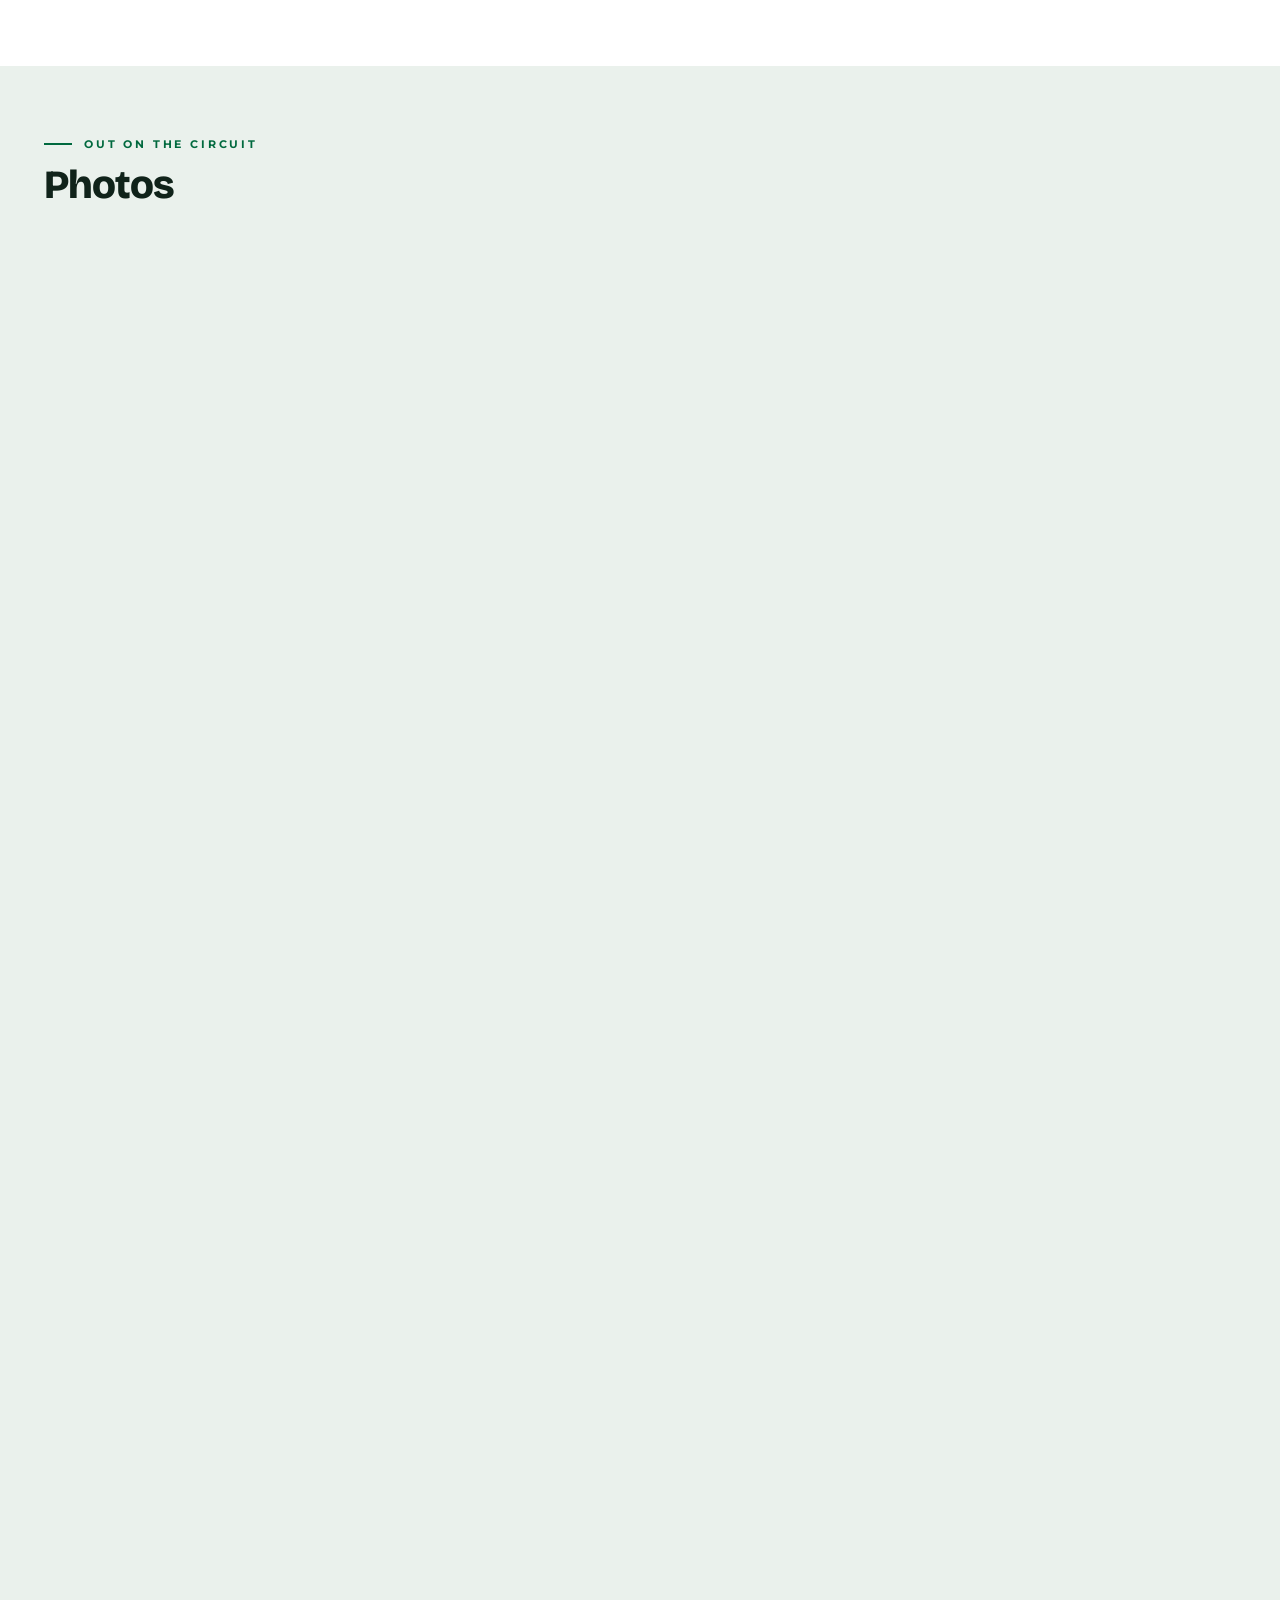
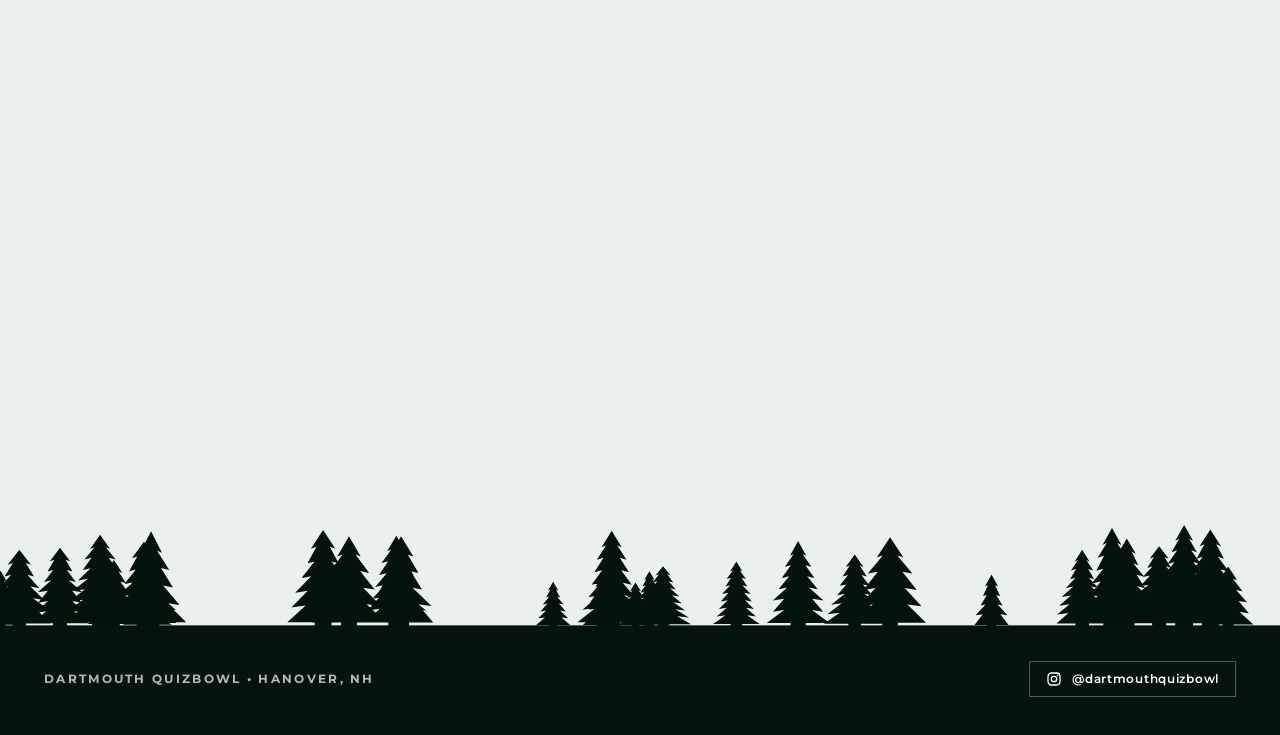
==== commit be1da145: "Remove all scroll snapping/paging; scrolling is normal again Co-Authored-By: Claude Sonnet 5.5 <nore" ====
--- a/index.html
+++ b/index.html
@@ -56,8 +56,6 @@
       </section>
 
       <!-- WHAT IS QUIZBOWL -->
-      <div class="snap-card" aria-hidden="true"></div>
-
       <section class="about">
         <div class="wrap about-grid">
           <div class="about-text">
--- a/styles.css
+++ b/styles.css
@@ -393,7 +393,7 @@
 .person .name{font-weight:700;letter-spacing:-.01em;font-size:1.08rem}
 
 /* ── HOME: big banner that shrinks into the normal one as you scroll ── */
-body[data-page="home"]{--banner-big:clamp(300px,46vh,440px);--wp:24px}
+body[data-page="home"]{--banner-big:clamp(300px,46svh,440px);--wp:24px}
 body[data-page="home"] .banner-spacer{height:var(--banner-big)}
 body[data-page="home"] .topbar{position:fixed;left:0;right:0;top:0;height:var(--bh,var(--banner-big))}
 body[data-page="home"] .topbar-inner{height:100%;position:relative;align-items:flex-start}
@@ -426,10 +426,8 @@
   padding:0;background:none;box-shadow:none;filter:drop-shadow(0 0 22px rgba(255,150,50,.5)) drop-shadow(0 0 60px rgba(255,120,30,.35))}
 .fp img{display:block;max-width:100%;width:auto;height:auto;object-fit:contain}
 /* the first screen: banner + game fit on one screen */
-body[data-page="home"]{--banner-big:clamp(190px,25vh,280px)}
-body[data-page="home"] .stage{height:max(560px,calc(100svh - var(--head-h)));scroll-snap-align:start;scroll-margin-top:var(--head-h)}
-html{scroll-snap-type:y proximity}
-body[data-page="home"] .banner-spacer{scroll-snap-align:start}
+body[data-page="home"]{--banner-big:clamp(190px,25svh,280px)}
+body[data-page="home"] .stage{height:max(560px,calc(100svh - var(--head-h)))}
 @media (max-width:980px){body[data-page="home"] .stage{height:auto;min-height:max(560px,calc(100svh - var(--head-h)))}}
 
 .about{position:relative}
@@ -458,18 +456,4 @@
   .ember2{box-shadow:none}
   .fp,.photo-strip img{filter:drop-shadow(0 0 18px rgba(255,150,50,.5))}
   .topbar{contain:layout style}
-  html.is-scrolling .tongue{animation-play-state:paused}
-}
-
-/* vertical mode: reel-style paging. Page 1 is the big banner + pictures + bonfire; one swipe brings the card up and
-   shrinks the banner; the next swipe goes to "What is Quizbowl?", and so on. */
-@media (max-width:980px){
-  html{scroll-snap-type:y mandatory}
-  body[data-page="home"] .stage{scroll-snap-align:none}
-  body[data-page="home"] .banner-spacer{scroll-snap-align:start;scroll-snap-stop:always}
-  body[data-page="home"] .snap-card{display:block;height:0;scroll-snap-align:end;scroll-snap-stop:always}   /* sits at the bottom of the game: the card page */
-  body[data-page="home"] .about,body[data-page="home"] .collage-section{scroll-snap-align:start;scroll-margin-top:var(--head-h);scroll-snap-stop:always}
-  .footer{scroll-snap-align:end}
-}
-
-.snap-card{display:none}
+}
